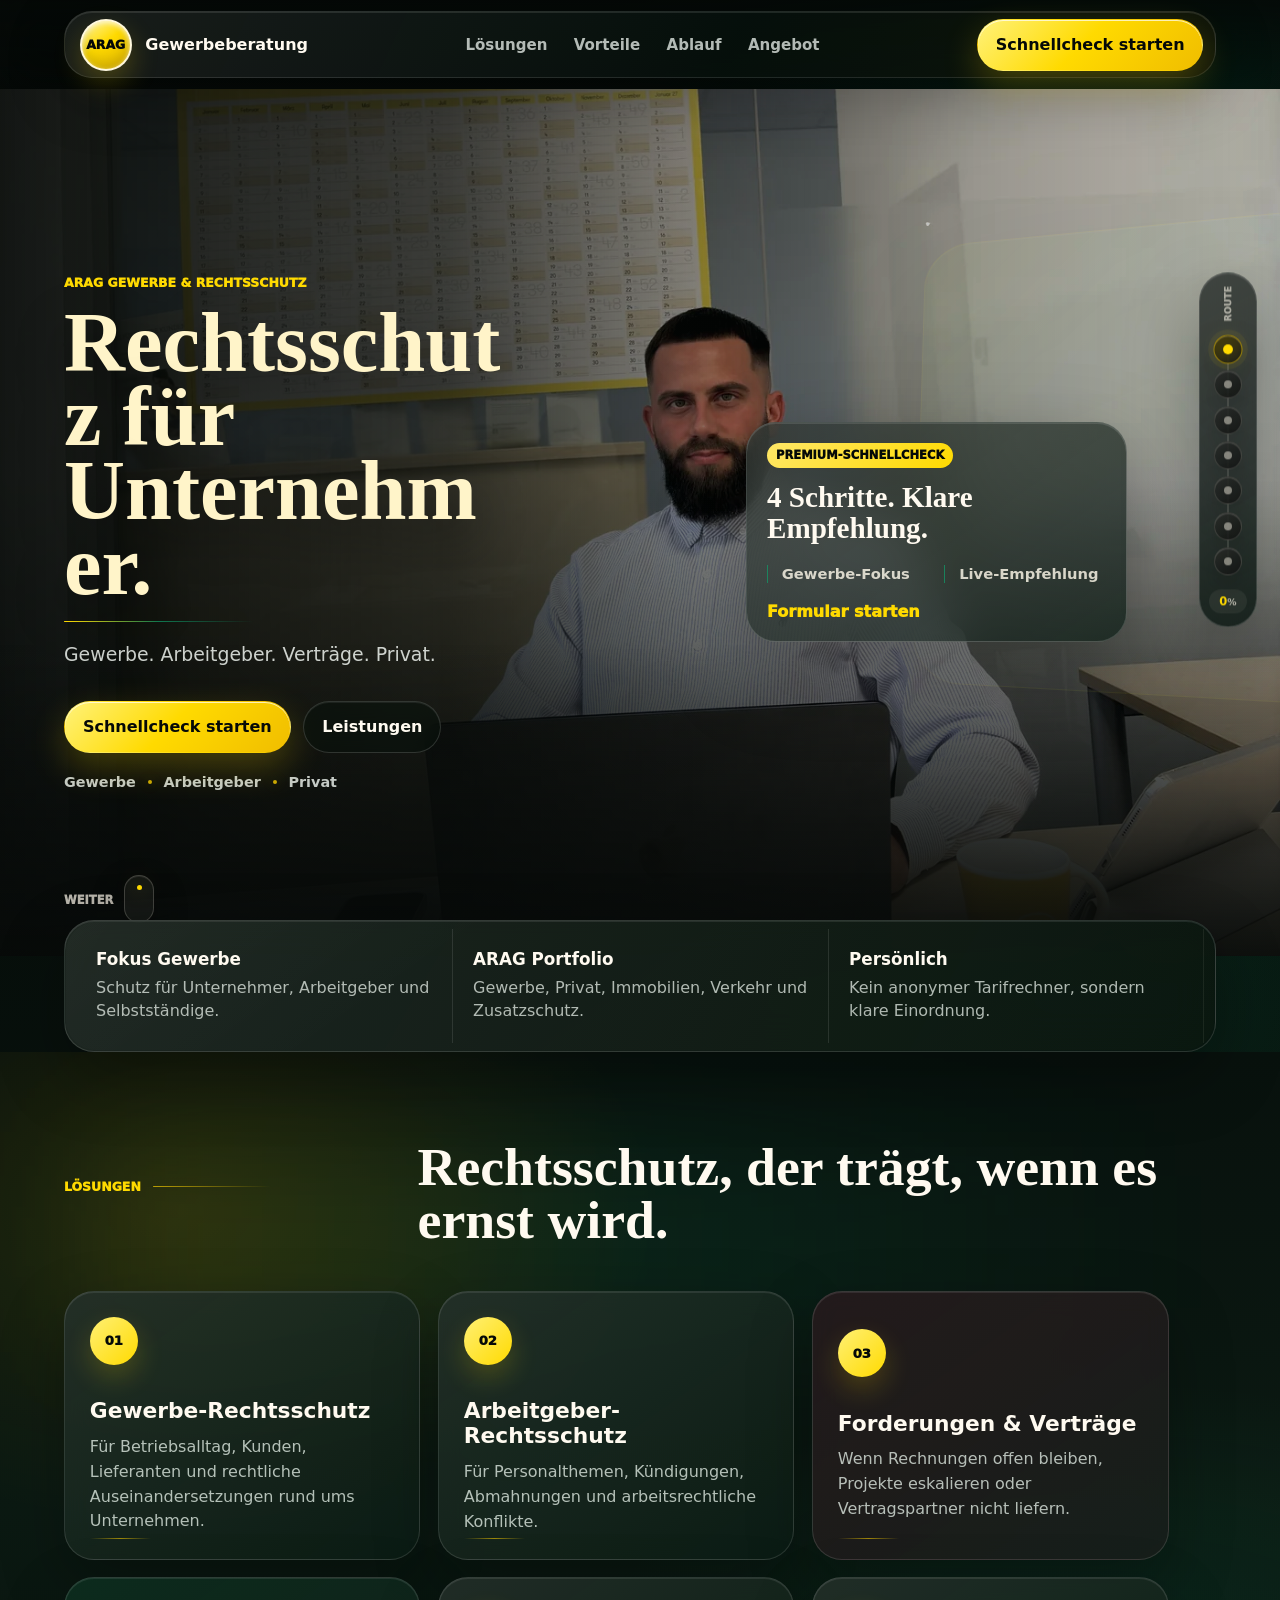
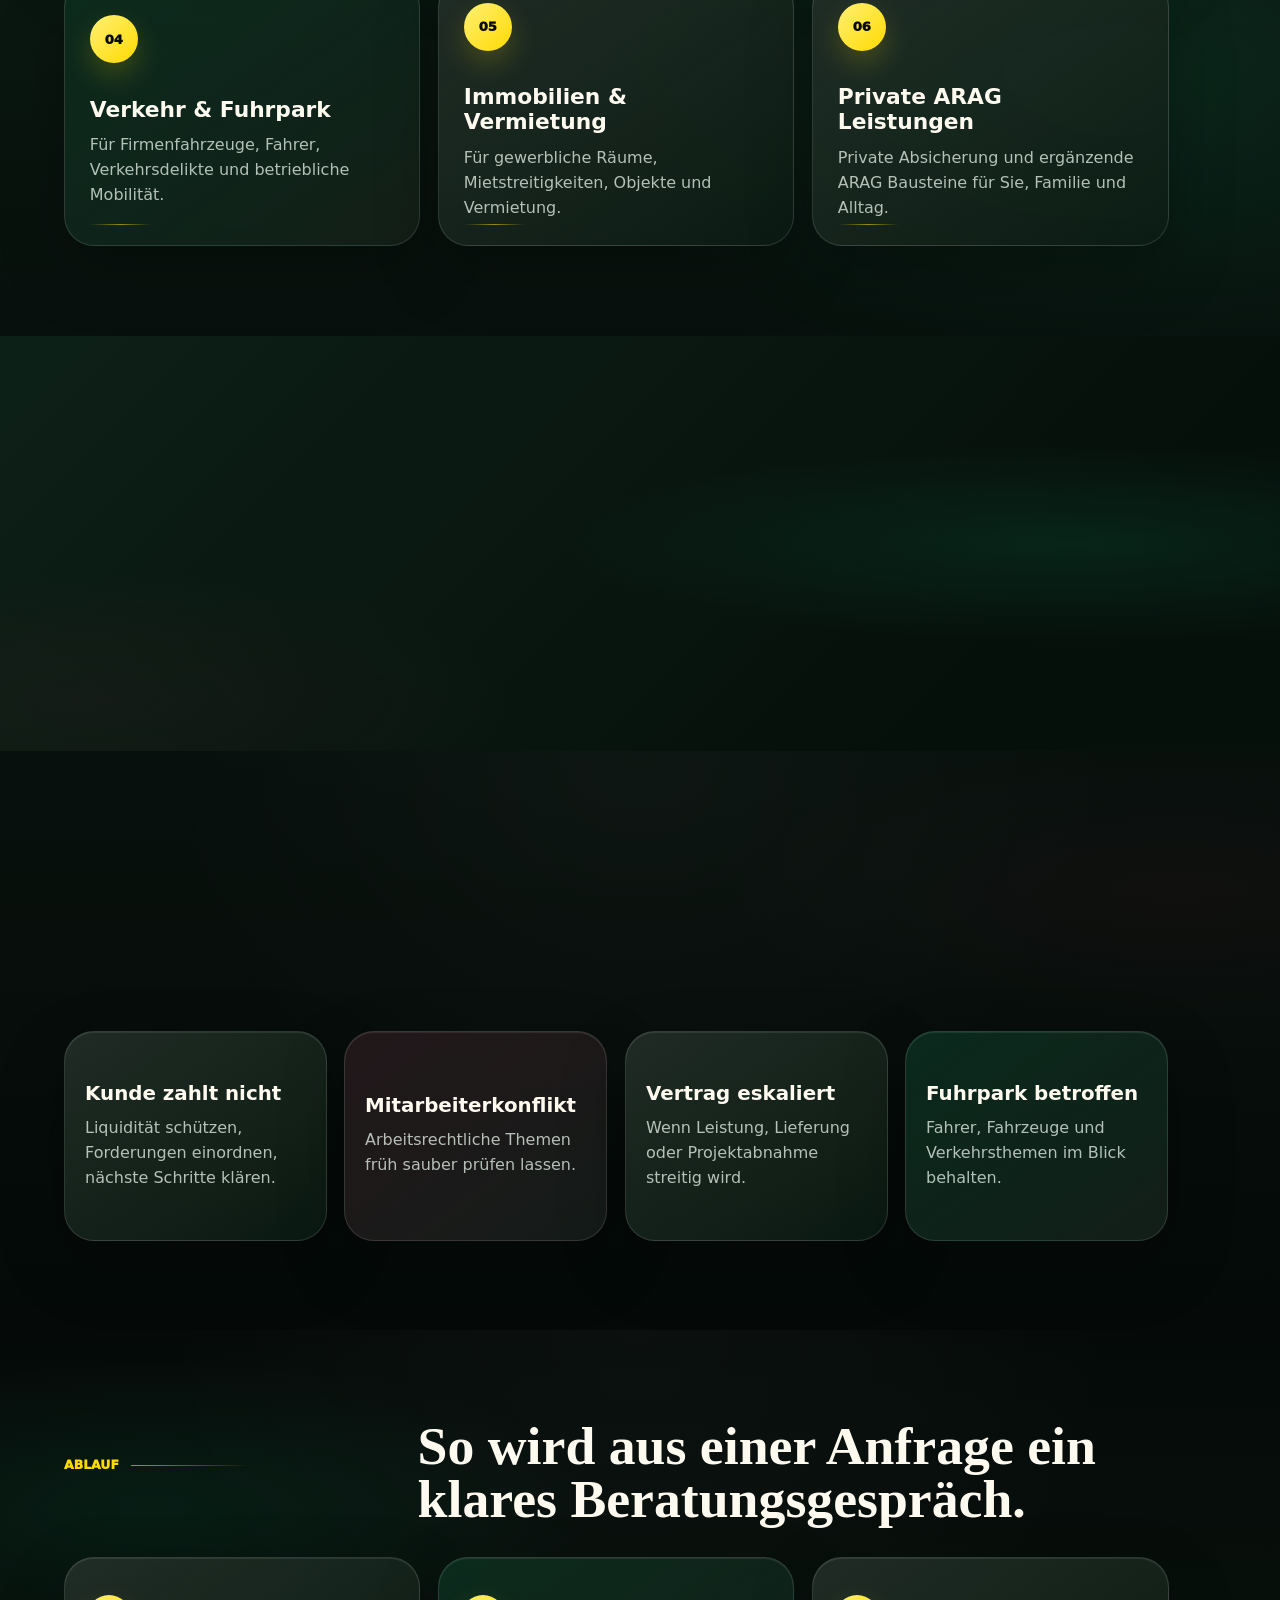
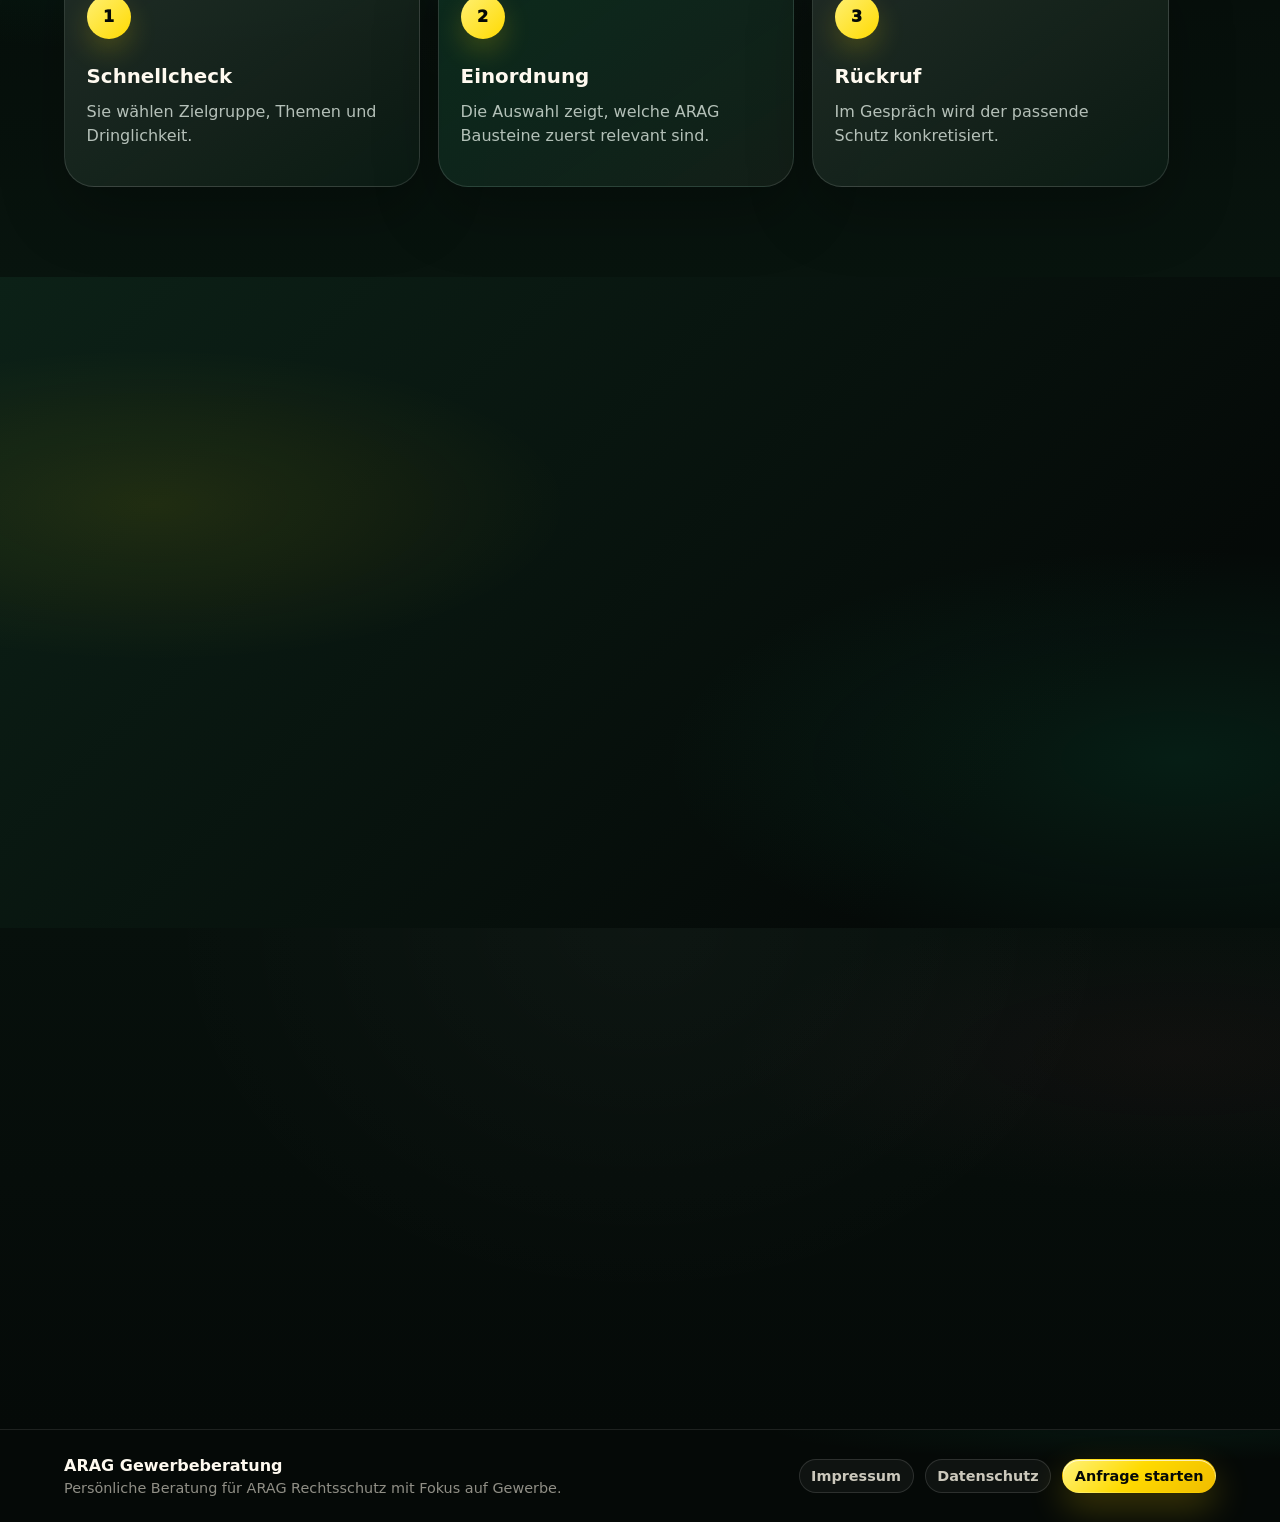
==== index.html @ 994d126a "Add files via upload" ====
<!doctype html>
<html lang="de">
  <head>
    <meta charset="utf-8" />
    <meta name="viewport" content="width=device-width, initial-scale=1" />
    <title>ARAG Gewerbeberatung | Rechtsschutz für Unternehmen</title>
    <meta
      name="description"
      content="Dunkle Premium-Landingpage für ARAG Gewerbeberatung mit Multi-Step-Anfrage für Gewerbe, Arbeitgeber, Selbstständige und private Absicherung."
    />
    <link rel="icon" href="data:," />
    <link rel="preload" href="assets/berater-hero.webp" as="image" />
    <link rel="stylesheet" href="styles.css" />
    <script>document.documentElement.classList.add("js");</script>
  </head>
  <body>
    <header class="site-header" data-elevate>
      <nav class="nav" aria-label="Hauptnavigation">
        <a class="brand" href="#start" aria-label="Start">
          <span class="brand-mark">ARAG</span>
          <span class="brand-copy">Gewerbeberatung</span>
        </a>
        <button class="menu-toggle" type="button" aria-expanded="false" aria-controls="nav-links" aria-label="Menü öffnen">
          <span></span>
          <span></span>
          <span></span>
        </button>
        <div class="nav-links" id="nav-links">
          <a href="#loesungen">Lösungen</a>
          <a href="#vorteile">Vorteile</a>
          <a href="#ablauf">Ablauf</a>
          <a href="#anfrage">Angebot</a>
        </div>
        <a class="nav-cta" href="#anfrage">Schnellcheck starten</a>
      </nav>
    </header>

    <aside class="route-guide" aria-label="Schutzroute durch die Seite">
      <span class="route-guide__label">Route</span>
      <nav class="route-guide__steps" aria-label="Seitenstationen">
        <a href="#start" data-route-step="start" class="is-active"><span>Start</span></a>
        <a href="#loesungen" data-route-step="loesungen"><span>Lösungen</span></a>
        <a href="#vorteile" data-route-step="vorteile"><span>Vorteile</span></a>
        <a href="#business" data-route-step="business"><span>Risiken</span></a>
        <a href="#ablauf" data-route-step="ablauf"><span>Ablauf</span></a>
        <a href="#anfrage" data-route-step="anfrage"><span>Rückruf</span></a>
        <a href="#kontakt" data-route-step="kontakt"><span>Ziel</span></a>
      </nav>
      <span class="route-guide__progress"><b id="route-progress">0</b>%</span>
    </aside>

    <main id="start">
      <section class="hero" aria-labelledby="hero-title">
        <picture class="hero-picture" aria-hidden="true">
          <source srcset="assets/berater-hero.webp" type="image/webp" />
          <img src="assets/berater-hero.jpg" alt="" />
        </picture>
        <div class="hero-shade"></div>

        <div class="hero-grid">
          <div class="hero-content">
            <p class="eyebrow reveal">ARAG Gewerbe & Rechtsschutz</p>
            <h1 id="hero-title" class="reveal">Rechtsschutz für Unternehmer.</h1>
            <p class="hero-lead reveal">
              Gewerbe. Arbeitgeber. Verträge. Privat.
            </p>
            <div class="hero-actions reveal">
              <a class="button primary" href="#anfrage">Schnellcheck starten</a>
              <a class="button ghost" href="#loesungen">Leistungen</a>
            </div>
            <div class="hero-facts reveal" aria-label="Schwerpunkte">
              <span>Gewerbe</span>
              <span>Arbeitgeber</span>
              <span>Privat</span>
            </div>
          </div>

          <aside class="hero-panel reveal" aria-label="Schnellcheck">
            <span>Premium-Schnellcheck</span>
            <h2>4 Schritte. Klare Empfehlung.</h2>
            <div class="hero-panel-stats">
              <strong>Gewerbe-Fokus</strong>
              <strong>Live-Empfehlung</strong>
            </div>
            <a href="#anfrage">Formular starten</a>
          </aside>
        </div>

        <a class="scroll-cue reveal" href="#loesungen" aria-label="Zu den Lösungen scrollen">
          <span>Weiter</span>
          <i aria-hidden="true"></i>
        </a>
      </section>

      <section class="trust-band" aria-label="Beratungsversprechen">
        <div class="trust-item reveal">
          <strong>Fokus Gewerbe</strong>
          <span>Schutz für Unternehmer, Arbeitgeber und Selbstständige.</span>
        </div>
        <div class="trust-item reveal">
          <strong>ARAG Portfolio</strong>
          <span>Gewerbe, Privat, Immobilien, Verkehr und Zusatzschutz.</span>
        </div>
        <div class="trust-item reveal">
          <strong>Persönlich</strong>
          <span>Kein anonymer Tarifrechner, sondern klare Einordnung.</span>
        </div>
      </section>

      <section class="section solutions-section" id="loesungen" aria-labelledby="loesungen-title">
        <div class="section-heading">
          <p class="eyebrow reveal">Lösungen</p>
          <h2 id="loesungen-title" class="reveal">Rechtsschutz, der trägt, wenn es ernst wird.</h2>
        </div>
        <div class="solution-grid">
          <article class="solution-card reveal">
            <span>01</span>
            <h3>Gewerbe-Rechtsschutz</h3>
            <p>Für Betriebsalltag, Kunden, Lieferanten und rechtliche Auseinandersetzungen rund ums Unternehmen.</p>
          </article>
          <article class="solution-card reveal">
            <span>02</span>
            <h3>Arbeitgeber-Rechtsschutz</h3>
            <p>Für Personalthemen, Kündigungen, Abmahnungen und arbeitsrechtliche Konflikte.</p>
          </article>
          <article class="solution-card reveal">
            <span>03</span>
            <h3>Forderungen & Verträge</h3>
            <p>Wenn Rechnungen offen bleiben, Projekte eskalieren oder Vertragspartner nicht liefern.</p>
          </article>
          <article class="solution-card reveal">
            <span>04</span>
            <h3>Verkehr & Fuhrpark</h3>
            <p>Für Firmenfahrzeuge, Fahrer, Verkehrsdelikte und betriebliche Mobilität.</p>
          </article>
          <article class="solution-card reveal">
            <span>05</span>
            <h3>Immobilien & Vermietung</h3>
            <p>Für gewerbliche Räume, Mietstreitigkeiten, Objekte und Vermietung.</p>
          </article>
          <article class="solution-card reveal">
            <span>06</span>
            <h3>Private ARAG Leistungen</h3>
            <p>Private Absicherung und ergänzende ARAG Bausteine für Sie, Familie und Alltag.</p>
          </article>
        </div>
      </section>

      <section class="section premium-section" id="vorteile" aria-labelledby="vorteile-title">
        <div class="premium-copy reveal">
          <p class="eyebrow">Warum Beratung statt Klicktarif?</p>
          <h2 id="vorteile-title">Ihr Betrieb ist kein Standardfall.</h2>
          <p>
            Branche, Mitarbeiterzahl, Fuhrpark, Mietobjekte und bestehende Konflikte verändern den passenden Schutz.
            Genau deshalb beginnt die Anfrage mit einem kurzen Check.
          </p>
        </div>
        <div class="benefit-list">
          <div class="benefit-row reveal">
            <strong>01</strong>
            <span>Gewerbliche Risiken werden zuerst sortiert.</span>
          </div>
          <div class="benefit-row reveal">
            <strong>02</strong>
            <span>Akute Streitfälle werden sofort markiert.</span>
          </div>
          <div class="benefit-row reveal">
            <strong>03</strong>
            <span>Private und betriebliche ARAG Leistungen können kombiniert werden.</span>
          </div>
        </div>
      </section>

      <section class="section business-section" id="business" aria-labelledby="business-title">
        <div class="section-heading">
          <p class="eyebrow reveal">Gewerbe im Fokus</p>
          <h2 id="business-title" class="reveal">Typische Risiken, die Unternehmer nicht nebenbei lösen sollten.</h2>
        </div>
        <div class="risk-grid">
          <div class="risk-item reveal">
            <h3>Kunde zahlt nicht</h3>
            <p>Liquidität schützen, Forderungen einordnen, nächste Schritte klären.</p>
          </div>
          <div class="risk-item reveal">
            <h3>Mitarbeiterkonflikt</h3>
            <p>Arbeitsrechtliche Themen früh sauber prüfen lassen.</p>
          </div>
          <div class="risk-item reveal">
            <h3>Vertrag eskaliert</h3>
            <p>Wenn Leistung, Lieferung oder Projektabnahme streitig wird.</p>
          </div>
          <div class="risk-item reveal">
            <h3>Fuhrpark betroffen</h3>
            <p>Fahrer, Fahrzeuge und Verkehrsthemen im Blick behalten.</p>
          </div>
        </div>
      </section>

      <section class="section process-section" id="ablauf" aria-labelledby="ablauf-title">
        <div class="section-heading">
          <p class="eyebrow reveal">Ablauf</p>
          <h2 id="ablauf-title" class="reveal">So wird aus einer Anfrage ein klares Beratungsgespräch.</h2>
        </div>
        <div class="process-grid">
          <article class="process-card reveal">
            <span>1</span>
            <h3>Schnellcheck</h3>
            <p>Sie wählen Zielgruppe, Themen und Dringlichkeit.</p>
          </article>
          <article class="process-card reveal">
            <span>2</span>
            <h3>Einordnung</h3>
            <p>Die Auswahl zeigt, welche ARAG Bausteine zuerst relevant sind.</p>
          </article>
          <article class="process-card reveal">
            <span>3</span>
            <h3>Rückruf</h3>
            <p>Im Gespräch wird der passende Schutz konkretisiert.</p>
          </article>
        </div>
      </section>

      <section class="section form-section" id="anfrage" aria-labelledby="form-title">
        <div class="form-copy reveal">
          <p class="eyebrow">Jetzt Angebot einholen</p>
          <h2 id="form-title">Der ARAG Schnellcheck.</h2>
          <p>
            Nur Anliegen und Kontaktdaten. Ich melde mich persönlich zurück.
          </p>
          <ul class="form-points">
            <li>30 Sekunden</li>
            <li>unverbindlich</li>
          </ul>
        </div>

        <div class="form-workspace reveal">
          <form class="quote-form ultra-simple-form" id="quote-form" novalidate>
            <div class="form-header">
              <span>ARAG Rückruf</span>
              <strong>In 30 Sekunden erledigt.</strong>
            </div>

            <div class="quick-field-grid">
              <label>
                Anliegen
                <select name="topic" required>
                  <option value="">Bitte auswählen</option>
                  <option>Gewerbe-Rechtsschutz</option>
                  <option>Arbeitgeber-Rechtsschutz</option>
                  <option>Forderungen & Verträge</option>
                  <option>Immobilien / Vermietung</option>
                  <option>Privater ARAG Schutz</option>
                </select>
              </label>
              <label>
                Name
                <input name="name" type="text" autocomplete="name" placeholder="Ihr Name" required />
              </label>
              <label>
                Telefon
                <input name="phone" type="tel" autocomplete="tel" placeholder="Telefonnummer" required />
              </label>
              <label>
                Firma
                <input name="company" type="text" autocomplete="organization" placeholder="Optional" />
              </label>
            </div>

            <label class="message-field">
              Notiz
              <textarea name="message" rows="2" placeholder="Optional: Worum geht es kurz?"></textarea>
            </label>
            <label class="consent">
              <input name="consent" type="checkbox" required />
              <span>Ich bin mit der Kontaktaufnahme einverstanden.</span>
            </label>

            <div class="form-actions">
              <button type="submit" class="button primary" id="submit-form">Rückruf anfragen</button>
            </div>
            <p class="form-note" id="form-note" role="status" aria-live="polite"></p>
          </form>
        </div>
      </section>

      <section class="section faq-section" aria-labelledby="faq-title">
        <div class="section-heading">
          <p class="eyebrow reveal">FAQ</p>
          <h2 id="faq-title" class="reveal">Kurz geklärt, bevor wir sprechen.</h2>
        </div>
        <div class="faq-grid">
          <details class="reveal">
            <summary>Kann ein bestehender Streitfall angegeben werden?</summary>
            <p>Ja. Das Formular markiert akute Themen, damit sie im Rückruf zuerst besprochen werden.</p>
          </details>
          <details class="reveal">
            <summary>Geht es nur um Gewerbe?</summary>
            <p>Der Fokus liegt auf Gewerbe. Private und ergänzende ARAG Leistungen können mitgeprüft werden.</p>
          </details>
          <details class="reveal">
            <summary>Ist das schon ein Tarifabschluss?</summary>
            <p>Nein. Die Anfrage bereitet eine unverbindliche Beratung vor.</p>
          </details>
        </div>
      </section>
    </main>

    <footer class="site-footer" id="kontakt">
      <div>
        <strong>ARAG Gewerbeberatung</strong>
        <span>Persönliche Beratung für ARAG Rechtsschutz mit Fokus auf Gewerbe.</span>
      </div>
      <nav class="footer-links" aria-label="Rechtliches und Kontakt">
        <a href="impressum.html">Impressum</a>
        <a href="datenschutz.html">Datenschutz</a>
        <a class="footer-cta" href="#anfrage">Anfrage starten</a>
      </nav>
    </footer>

    <a class="sticky-cta" href="#anfrage">Anfrage</a>
    <script src="script.js"></script>
  </body>
</html>
---- styles.css ----
:root {
  --yellow: #ffd200;
  --yellow-deep: #d7ad00;
  --ink: #080b0a;
  --night: #101412;
  --charcoal: #171d1a;
  --graphite: #202724;
  --forest: #243c34;
  --bronze: #9f8550;
  --paper: #f5f0e2;
  --paper-soft: #e6ddc8;
  --champagne: #fff5d6;
  --muted: rgba(245, 240, 226, 0.68);
  --muted-dark: rgba(8, 11, 10, 0.62);
  --line: rgba(245, 240, 226, 0.13);
  --line-dark: rgba(8, 11, 10, 0.13);
  --danger: #b3544b;
  --shadow: 0 28px 90px rgba(0, 0, 0, 0.36);
  --deep-shadow: 0 38px 120px rgba(0, 0, 0, 0.48);
  --metal-shadow: inset 0 1px 0 rgba(255, 255, 255, 0.1), 0 28px 90px rgba(0, 0, 0, 0.32);
  --form-shadow: 0 34px 110px rgba(0, 0, 0, 0.44);
  --glass: rgba(245, 240, 226, 0.068);
  --glass-strong: rgba(245, 240, 226, 0.105);
  --gold-line: rgba(255, 210, 0, 0.32);
  --radius: 22px;
  --radius-lg: 34px;
  --radius-xl: 46px;
  --page-progress-scale: 0;
}

* {
  box-sizing: border-box;
}

html {
  scroll-behavior: smooth;
}

body {
  position: relative;
  min-height: 100vh;
  margin: 0;
  color: var(--paper);
  background:
    linear-gradient(115deg, rgba(255, 210, 0, 0.07), transparent 18rem),
    linear-gradient(245deg, rgba(155, 34, 45, 0.08), transparent 28rem),
    linear-gradient(180deg, #060807 0%, #111713 38%, #080b0a 100%);
  font-family: Inter, ui-sans-serif, system-ui, -apple-system, BlinkMacSystemFont, "Segoe UI", sans-serif;
  letter-spacing: 0;
}

body::before {
  position: fixed;
  inset: 0;
  z-index: 0;
  content: "";
  pointer-events: none;
  background:
    linear-gradient(120deg, transparent 0 36%, rgba(255, 210, 0, 0.022) 36% 36.25%, transparent 36.25% 100%),
    linear-gradient(150deg, transparent 0 58%, rgba(245, 240, 226, 0.022) 58% 58.16%, transparent 58.16% 100%),
    repeating-linear-gradient(90deg, rgba(245, 240, 226, 0.012) 0 1px, transparent 1px 108px);
  background-position: 0 0;
  opacity: 0.28;
  animation: ambientDrift 18s ease-in-out infinite alternate;
  mask-image: linear-gradient(180deg, rgba(0, 0, 0, 0.86), rgba(0, 0, 0, 0.26));
}

main,
.site-footer,
.sticky-cta {
  position: relative;
  z-index: 1;
}

a {
  color: inherit;
  text-decoration: none;
}

button,
input,
select,
textarea {
  font: inherit;
  letter-spacing: 0;
}

button {
  cursor: pointer;
}

img {
  display: block;
  max-width: 100%;
}

.site-header {
  position: sticky;
  top: 0;
  z-index: 20;
  padding: 0.7rem 5vw;
  border-bottom: 0;
  background: linear-gradient(180deg, rgba(8, 11, 10, 0.82), rgba(8, 11, 10, 0.32));
  backdrop-filter: blur(18px);
  transition: background 180ms ease, box-shadow 180ms ease, padding 180ms ease;
}

.site-header.is-elevated {
  background: linear-gradient(180deg, rgba(8, 11, 10, 0.96), rgba(8, 11, 10, 0.64));
  box-shadow: 0 18px 52px rgba(0, 0, 0, 0.32);
}

.nav {
  display: grid;
  grid-template-columns: auto 1fr auto;
  align-items: center;
  gap: 2rem;
  min-height: 66px;
  padding: 0.42rem 0.72rem 0.42rem 0.92rem;
  border: 1px solid rgba(245, 240, 226, 0.12);
  border-radius: 999px;
  background:
    linear-gradient(135deg, rgba(245, 240, 226, 0.085), rgba(245, 240, 226, 0.028)),
    rgba(8, 11, 10, 0.66);
  box-shadow: var(--metal-shadow);
}

.brand {
  display: inline-flex;
  align-items: center;
  gap: 0.85rem;
  min-width: 0;
  font-weight: 880;
}

.brand-mark {
  display: inline-grid;
  place-items: center;
  width: 52px;
  height: 52px;
  border: 2px solid rgba(255, 250, 230, 0.95);
  border-radius: 50%;
  color: var(--ink);
  background: linear-gradient(145deg, #fff1a8 0%, var(--yellow) 46%, #d7ad00 100%);
  box-shadow: inset 0 2px 5px rgba(255, 255, 255, 0.7), inset 0 -7px 14px rgba(8, 11, 10, 0.16), 0 18px 38px rgba(255, 210, 0, 0.2);
  font-size: 0.78rem;
  font-weight: 950;
}

.brand-copy {
  color: var(--paper);
}

.nav-links {
  display: flex;
  justify-content: center;
  gap: 1.65rem;
  color: rgba(245, 240, 226, 0.7);
  font-size: 0.94rem;
  font-weight: 760;
}

.nav-links a {
  padding: 0.65rem 0;
}

.nav-links a:hover {
  color: var(--yellow);
}

.button,
.nav-cta {
  position: relative;
  display: inline-flex;
  align-items: center;
  justify-content: center;
  min-height: 48px;
  padding: 0.86rem 1.12rem;
  overflow: hidden;
  border: 1px solid transparent;
  border-radius: 999px;
  font-weight: 860;
  transform: translateZ(0);
  transition: transform 180ms ease, box-shadow 180ms ease, background 180ms ease, border-color 180ms ease;
}

.button::before,
.nav-cta::before {
  position: absolute;
  inset: 1px auto 1px -45%;
  width: 42%;
  content: "";
  background: linear-gradient(90deg, transparent, rgba(255, 255, 255, 0.48), transparent);
  transform: skewX(-18deg);
  transition: transform 520ms ease;
}

.button.primary,
.nav-cta {
  color: var(--ink);
  background: linear-gradient(135deg, #fff2a8, var(--yellow) 48%, #d9ae00);
  box-shadow: inset 0 1px 0 rgba(255, 255, 255, 0.62), 0 18px 42px rgba(255, 210, 0, 0.22);
}

.button.ghost {
  color: var(--paper);
  border-color: rgba(245, 240, 226, 0.16);
  background: linear-gradient(135deg, rgba(245, 240, 226, 0.09), rgba(245, 240, 226, 0.035));
  box-shadow: inset 0 1px 0 rgba(255, 255, 255, 0.07);
}

.button:hover,
.nav-cta:hover {
  transform: translateY(-2px);
}

.button:hover::before,
.nav-cta:hover::before {
  transform: translateX(360%) skewX(-18deg);
}

.button:focus-visible,
.nav-cta:focus-visible,
.brand:focus-visible,
.choice:focus-visible,
.toggle:focus-visible,
.menu-toggle:focus-visible,
input:focus-visible,
select:focus-visible,
textarea:focus-visible,
summary:focus-visible {
  outline: 3px solid rgba(255, 210, 0, 0.62);
  outline-offset: 3px;
}

.menu-toggle {
  display: none;
  width: 46px;
  height: 46px;
  padding: 0;
  border: 1px solid var(--line);
  border-radius: 18px;
  background: rgba(245, 240, 226, 0.08);
}

.menu-toggle span {
  display: block;
  width: 20px;
  height: 2px;
  margin: 4px auto;
  background: var(--paper);
}

.hero {
  position: relative;
  min-height: calc(100svh - 78px);
  padding: 5.2rem 5vw 4rem;
  overflow: hidden;
  isolation: isolate;
  perspective: 1200px;
}

.hero::before {
  position: absolute;
  top: 15%;
  right: -2vw;
  z-index: -1;
  width: min(390px, 30vw);
  height: min(470px, 54vh);
  content: "";
  border: 1px solid rgba(255, 210, 0, 0.18);
  border-radius: 48px;
  background:
    linear-gradient(135deg, rgba(255, 210, 0, 0.1), transparent 28%),
    linear-gradient(155deg, rgba(245, 240, 226, 0.09), rgba(245, 240, 226, 0.018));
  box-shadow: inset 0 1px 0 rgba(255, 255, 255, 0.1), 0 42px 120px rgba(0, 0, 0, 0.34);
  opacity: 0.22;
  pointer-events: none;
  transform: rotateY(-25deg) rotateX(8deg) translate3d(0, 0, 0);
  animation: floatPlate 8s ease-in-out infinite;
}

.hero::after {
  position: absolute;
  right: 0;
  bottom: 0;
  left: 0;
  z-index: -1;
  height: 36%;
  content: "";
  background: linear-gradient(180deg, transparent, rgba(8, 11, 10, 0.84));
  pointer-events: none;
}

.hero-picture,
.hero-picture img,
.hero-shade {
  position: absolute;
  inset: 0;
}

.hero-picture {
  z-index: -3;
}

.hero-picture img {
  width: 100%;
  height: 100%;
  object-fit: cover;
  object-position: 67% 66%;
  filter: saturate(0.95) contrast(1.03);
  animation: heroBreath 18s ease-in-out infinite alternate;
}

.hero-shade {
  z-index: -2;
  background:
    linear-gradient(90deg, rgba(8, 11, 10, 0.96) 0%, rgba(8, 11, 10, 0.82) 42%, rgba(8, 11, 10, 0.4) 72%, rgba(8, 11, 10, 0.14) 100%),
    linear-gradient(0deg, rgba(8, 11, 10, 0.76), transparent 52%);
}

.hero-grid {
  display: grid;
  grid-template-columns: minmax(0, 0.58fr) minmax(280px, 0.34fr);
  gap: 2rem;
  align-items: center;
  min-height: calc(100svh - 180px);
}

.hero-content {
  width: min(760px, 100%);
}

.eyebrow {
  margin: 0 0 1rem;
  color: var(--yellow);
  font-size: 0.78rem;
  font-weight: 950;
  text-transform: uppercase;
}

.hero h1,
.section h2,
.hero-panel h2 {
  margin: 0;
  font-family: "Bodoni 72", Didot, "Iowan Old Style", Georgia, "Times New Roman", serif;
  font-weight: 650;
  letter-spacing: 0;
}

.hero h1 {
  max-width: 10.6ch;
  color: var(--champagne);
  font-size: clamp(3.4rem, 6.6vw, 7.15rem);
  line-height: 0.88;
  text-shadow: 0 18px 54px rgba(0, 0, 0, 0.56), 0 1px 0 rgba(255, 255, 255, 0.12);
  text-wrap: balance;
}

.hero-lead {
  max-width: 32rem;
  margin: 1.2rem 0 0;
  color: rgba(245, 240, 226, 0.78);
  font-size: clamp(1.05rem, 1.7vw, 1.18rem);
  line-height: 1.45;
}

.hero-actions {
  display: flex;
  flex-wrap: wrap;
  gap: 0.8rem;
  margin-top: 2rem;
}

.hero-facts {
  display: flex;
  flex-wrap: wrap;
  gap: 0.5rem;
  margin-top: 1.35rem;
}

.hero-facts span {
  padding: 0.46rem 0.68rem;
  border: 1px solid var(--line);
  border-radius: 999px;
  color: rgba(245, 240, 226, 0.82);
  background: rgba(245, 240, 226, 0.06);
  font-size: 0.86rem;
  font-weight: 760;
}

.hero-panel {
  position: relative;
  display: flex;
  flex-direction: column;
  justify-content: center;
  padding: 1.25rem;
  overflow: hidden;
  border: 1px solid rgba(245, 240, 226, 0.16);
  border-radius: var(--radius-lg);
  background:
    linear-gradient(145deg, rgba(245, 240, 226, 0.14), rgba(245, 240, 226, 0.04)),
    rgba(17, 22, 19, 0.66);
  box-shadow: var(--deep-shadow);
  backdrop-filter: blur(22px);
  transform-style: preserve-3d;
}

.hero-panel::before {
  position: absolute;
  inset: 0;
  content: "";
  border-radius: inherit;
  background: linear-gradient(120deg, transparent 0%, rgba(255, 210, 0, 0.12) 38%, transparent 72%);
  transform: translateX(-120%);
  animation: panelShine 7s ease-in-out infinite;
  pointer-events: none;
}

.hero-panel span,
.summary-pill {
  display: inline-flex;
  width: fit-content;
  margin-bottom: 0.9rem;
  padding: 0.34rem 0.56rem;
  border-radius: 999px;
  color: var(--ink);
  background: var(--yellow);
  font-size: 0.72rem;
  font-weight: 950;
  text-transform: uppercase;
}

.hero-panel h2 {
  position: relative;
  font-size: 1.82rem;
  line-height: 1.05;
}

.hero-panel-stats {
  position: relative;
  display: grid;
  grid-template-columns: repeat(2, minmax(0, 1fr));
  gap: 0.65rem;
  margin: 1.15rem 0;
}

.hero-panel-stats strong {
  display: flex;
  align-items: center;
  min-height: 74px;
  padding: 0.85rem;
  border: 1px solid var(--line);
  border-radius: 20px;
  color: rgba(245, 240, 226, 0.86);
  background: rgba(245, 240, 226, 0.055);
  font-size: 0.92rem;
  line-height: 1.25;
}

.hero-panel a {
  position: relative;
  display: inline-flex;
  color: var(--yellow);
  font-weight: 920;
}

.trust-band {
  position: relative;
  z-index: 3;
  display: grid;
  grid-template-columns: repeat(3, minmax(0, 1fr));
  gap: 0.78rem;
  width: min(1760px, calc(100% - 10vw));
  margin: -2.25rem auto 0;
  padding: 0.78rem;
  border: 1px solid rgba(245, 240, 226, 0.14);
  border-radius: var(--radius-xl);
  background:
    linear-gradient(135deg, rgba(245, 240, 226, 0.1), rgba(245, 240, 226, 0.028)),
    rgba(16, 20, 18, 0.84);
  box-shadow: var(--metal-shadow);
  backdrop-filter: blur(20px);
  transform: translateZ(0);
}

.trust-item {
  position: relative;
  display: flex;
  flex-direction: column;
  justify-content: center;
  min-height: 118px;
  padding: 1.25rem;
  overflow: hidden;
  border: 1px solid rgba(245, 240, 226, 0.09);
  border-radius: calc(var(--radius-lg) - 8px);
  background: linear-gradient(135deg, rgba(245, 240, 226, 0.082), rgba(245, 240, 226, 0.03));
}

.trust-item::before {
  position: absolute;
  inset: 0;
  content: "";
  background: linear-gradient(125deg, rgba(255, 210, 0, 0.11), transparent 38%, rgba(255, 255, 255, 0.04));
  opacity: 0;
  transition: opacity 220ms ease;
  pointer-events: none;
}

.trust-item:hover::before {
  opacity: 1;
}

.trust-item:last-child {
  border-right: 1px solid rgba(245, 240, 226, 0.075);
}

.trust-item strong {
  display: block;
  margin-bottom: 0.42rem;
  color: var(--paper);
  font-size: 1.05rem;
}

.trust-item span {
  color: var(--muted);
  line-height: 1.48;
}

.section {
  padding: 6rem 5vw;
  scroll-margin-top: 92px;
}

#anfrage {
  scroll-margin-top: 88px;
}

.section-heading {
  display: grid;
  grid-template-columns: minmax(180px, 0.3fr) minmax(0, 0.7fr);
  gap: 2rem;
  align-items: center;
  margin-bottom: 2rem;
}

.section h2 {
  max-width: 900px;
  font-size: clamp(2.35rem, 4.2vw, 4.35rem);
  line-height: 0.98;
}

.solutions-section {
  position: relative;
  overflow: hidden;
  background:
    linear-gradient(180deg, rgba(16, 20, 18, 0.98), rgba(8, 11, 10, 0.98) 54%, rgba(15, 20, 17, 0.98));
}

.solutions-section::before {
  position: absolute;
  inset: 4.2rem 6vw auto;
  height: 280px;
  content: "";
  background: linear-gradient(90deg, rgba(255, 210, 0, 0.13), rgba(36, 60, 52, 0.24), rgba(245, 240, 226, 0.06));
  filter: blur(54px);
  opacity: 0.78;
  pointer-events: none;
}

.solutions-section > * {
  position: relative;
  z-index: 1;
}

.solutions-section .section-heading {
  margin-bottom: 2.75rem;
}

.solution-grid {
  display: grid;
  grid-template-columns: 1.08fr 0.92fr 1fr;
  gap: 1rem;
  align-items: stretch;
}

.solution-card {
  position: relative;
  display: flex;
  flex-direction: column;
  justify-content: center;
  min-height: 300px;
  padding: 1.55rem;
  overflow: hidden;
  border: 1px solid rgba(245, 240, 226, 0.135);
  border-radius: var(--radius-xl);
  background:
    linear-gradient(150deg, rgba(245, 240, 226, 0.12), rgba(245, 240, 226, 0.04)),
    rgba(20, 25, 22, 0.78);
  box-shadow: var(--metal-shadow);
  backdrop-filter: blur(12px);
  transform-style: preserve-3d;
  transition: transform 240ms cubic-bezier(0.2, 0.7, 0.2, 1), border-color 220ms ease, background 220ms ease, box-shadow 220ms ease;
}

.solution-card::before {
  position: absolute;
  inset: -1px;
  content: "";
  border-radius: inherit;
  background:
    linear-gradient(135deg, rgba(255, 210, 0, 0.18), transparent 32%, rgba(245, 240, 226, 0.07) 100%),
    linear-gradient(var(--beam-angle, 118deg), transparent 0 42%, rgba(255, 255, 255, 0.09) 48%, transparent 56% 100%);
  opacity: 0;
  transform: translateY(12px);
  transition: opacity 220ms ease, transform 220ms ease;
  pointer-events: none;
}

.solution-card::after {
  position: absolute;
  right: 1.55rem;
  bottom: 1.24rem;
  left: 1.55rem;
  height: 1px;
  content: "";
  background: linear-gradient(90deg, transparent, rgba(255, 210, 0, 0.58), transparent);
  transform: scaleX(0.2);
  transform-origin: left;
  transition: transform 260ms ease;
}

.solution-card:hover {
  border-color: rgba(255, 210, 0, 0.3);
  background:
    linear-gradient(150deg, rgba(255, 210, 0, 0.13), rgba(245, 240, 226, 0.052)),
    rgba(21, 27, 24, 0.84);
  box-shadow: 0 34px 90px rgba(0, 0, 0, 0.34);
  transform: translateY(-8px);
}

.solution-card:hover::before {
  opacity: 1;
  transform: translateY(0);
}

.solution-card:hover::after {
  transform: scaleX(1);
}

.solution-card:nth-child(1),
.solution-card:nth-child(4),
.solution-card:nth-child(5) {
  grid-column: span 2;
}

.solution-card:nth-child(1) h3,
.solution-card:nth-child(4) h3,
.solution-card:nth-child(5) h3 {
  max-width: 28rem;
}

.solution-card:nth-child(2),
.solution-card:nth-child(5) {
  transform: translateY(22px);
}

.solution-card:nth-child(2):hover,
.solution-card:nth-child(5):hover {
  transform: translateY(12px);
}

.solution-card:nth-child(3) {
  background:
    linear-gradient(150deg, rgba(255, 210, 0, 0.16), rgba(245, 240, 226, 0.05)),
    rgba(23, 29, 25, 0.86);
}

.solution-card span {
  position: relative;
  z-index: 1;
  display: inline-grid;
  place-items: center;
  width: 48px;
  height: 48px;
  margin-bottom: 2.1rem;
  border-radius: 50%;
  color: var(--ink);
  background: linear-gradient(135deg, var(--yellow), #fff0a8);
  box-shadow: 0 14px 30px rgba(255, 210, 0, 0.18);
  font-size: 0.82rem;
  font-weight: 950;
}

.solution-card h3,
.risk-item h3,
.process-card h3,
.summary-panel h3 {
  position: relative;
  z-index: 1;
  margin: 0;
  color: var(--paper);
  font-size: 1.24rem;
}

.solution-card h3 {
  max-width: 13rem;
  font-size: 1.36rem;
}

.solution-card p,
.risk-item p,
.process-card p,
.summary-panel p,
details p {
  position: relative;
  z-index: 1;
  margin: 0.72rem 0 0;
  color: var(--muted);
  line-height: 1.55;
}

.premium-section {
  position: relative;
  display: grid;
  grid-template-columns: minmax(0, 0.52fr) minmax(320px, 0.48fr);
  gap: 3rem;
  align-items: center;
  overflow: hidden;
  isolation: isolate;
  background:
    linear-gradient(120deg, rgba(255, 210, 0, 0.075), transparent 30%),
    linear-gradient(135deg, #19221e, #080b0a 78%);
}

.premium-section::before {
  position: absolute;
  inset: 16% -12% auto auto;
  z-index: -1;
  width: 52%;
  height: 54%;
  content: "";
  border: 1px solid rgba(245, 240, 226, 0.08);
  border-radius: var(--radius-xl);
  background: linear-gradient(145deg, rgba(245, 240, 226, 0.08), rgba(245, 240, 226, 0.016));
  transform: perspective(900px) rotateY(-28deg) rotateX(10deg);
}

.premium-copy p:not(.eyebrow),
.form-copy p {
  max-width: 44rem;
  margin: 1.2rem 0 0;
  color: var(--muted);
  line-height: 1.68;
}

.form-copy p {
  max-width: 31rem;
}

.benefit-list {
  display: grid;
  gap: 0.65rem;
  padding: 0.72rem;
  border: 1px solid rgba(245, 240, 226, 0.11);
  border-radius: var(--radius-xl);
  background: linear-gradient(145deg, rgba(245, 240, 226, 0.075), rgba(245, 240, 226, 0.026));
  box-shadow: var(--metal-shadow);
  backdrop-filter: blur(14px);
}

.benefit-row {
  display: grid;
  grid-template-columns: 80px 1fr;
  align-items: center;
  gap: 1rem;
  padding: 1.05rem 1rem;
  border: 1px solid rgba(245, 240, 226, 0.065);
  border-radius: calc(var(--radius-lg) - 10px);
  background: rgba(8, 11, 10, 0.18);
}

.benefit-row strong {
  color: var(--yellow);
}

.benefit-row span {
  color: rgba(245, 240, 226, 0.86);
  font-size: 1.1rem;
  line-height: 1.45;
}

.business-section,
.process-section,
.faq-section {
  position: relative;
  overflow: hidden;
  background:
    linear-gradient(180deg, rgba(11, 14, 13, 0.98), rgba(6, 8, 7, 0.99));
}

.business-section::before,
.process-section::before,
.faq-section::before {
  position: absolute;
  inset: 0;
  content: "";
  background: linear-gradient(118deg, transparent 0 34%, rgba(255, 210, 0, 0.035) 34% 34.4%, transparent 34.4% 100%);
  opacity: 0.8;
  pointer-events: none;
}

.business-section > *,
.process-section > *,
.faq-section > * {
  position: relative;
  z-index: 1;
}

.risk-grid {
  display: grid;
  grid-template-columns: repeat(4, minmax(0, 1fr));
  gap: 1rem;
}

.risk-item,
.process-card,
details {
  border: 1px solid rgba(245, 240, 226, 0.11);
  border-radius: var(--radius-lg);
  background:
    linear-gradient(145deg, rgba(245, 240, 226, 0.095), rgba(245, 240, 226, 0.035)),
    rgba(18, 23, 20, 0.76);
  box-shadow: var(--metal-shadow);
  transform-style: preserve-3d;
}

.risk-item {
  display: flex;
  flex-direction: column;
  justify-content: center;
  min-height: 210px;
  padding: 1.25rem;
  transition: transform 200ms ease, border-color 200ms ease, background 200ms ease;
}

.risk-item:hover {
  border-color: rgba(255, 210, 0, 0.24);
  background:
    linear-gradient(145deg, rgba(255, 210, 0, 0.1), rgba(245, 240, 226, 0.04)),
    rgba(18, 23, 20, 0.8);
  transform: translateY(-5px);
}

.process-section {
  padding-top: 4rem;
}

.process-grid {
  display: grid;
  grid-template-columns: repeat(3, minmax(0, 1fr));
  gap: 1rem;
}

.process-card {
  display: flex;
  flex-direction: column;
  justify-content: center;
  min-height: 230px;
  padding: 1.35rem;
  transition: transform 200ms ease, border-color 200ms ease, background 200ms ease;
}

.process-card:hover {
  border-color: rgba(255, 210, 0, 0.24);
  background:
    linear-gradient(145deg, rgba(255, 210, 0, 0.09), rgba(245, 240, 226, 0.04)),
    rgba(18, 23, 20, 0.82);
  transform: translateY(-5px);
}

.process-card span {
  display: inline-grid;
  place-items: center;
  width: 44px;
  height: 44px;
  margin-bottom: 1.65rem;
  border-radius: 50%;
  color: var(--ink);
  background: var(--yellow);
  font-weight: 950;
}

.form-section {
  display: grid;
  grid-template-columns: minmax(240px, 0.3fr) minmax(0, 0.7fr);
  gap: 2.2rem;
  align-items: center;
  background:
    linear-gradient(118deg, rgba(255, 210, 0, 0.055), transparent 30%),
    linear-gradient(135deg, rgba(28, 45, 39, 0.9), rgba(8, 11, 10, 0.98)),
    var(--ink);
}

.form-copy {
  position: sticky;
  top: 118px;
}

.form-points {
  display: flex;
  flex-wrap: wrap;
  gap: 0.5rem;
  margin: 1.35rem 0 0;
  padding: 0;
  list-style: none;
}

.form-points li {
  padding: 0.46rem 0.68rem;
  border: 1px solid var(--line);
  border-radius: 999px;
  color: rgba(245, 240, 226, 0.82);
  background: rgba(245, 240, 226, 0.06);
  font-size: 0.86rem;
  font-weight: 760;
}

.form-workspace {
  display: block;
  width: min(940px, 100%);
  margin-left: auto;
}

.quote-form {
  position: relative;
  padding: clamp(1rem, 2vw, 1.45rem);
  overflow: hidden;
  border: 1px solid rgba(255, 210, 0, 0.18);
  border-radius: var(--radius-xl);
  color: var(--ink);
  background:
    linear-gradient(180deg, rgba(255, 253, 247, 0.99), rgba(240, 235, 222, 0.99)),
    var(--paper);
  box-shadow: inset 0 1px 0 rgba(255, 255, 255, 0.86), 0 30px 84px rgba(0, 0, 0, 0.36);
  transform-style: preserve-3d;
}

.quote-form::before {
  position: absolute;
  inset: 0;
  height: 3px;
  content: "";
  background: linear-gradient(90deg, transparent, var(--yellow), rgba(36, 60, 52, 0.8), transparent);
  animation: formGlow 4.8s ease-in-out infinite;
}

.quote-form::after {
  display: none;
}

.form-header {
  position: relative;
  z-index: 1;
  display: flex;
  align-items: center;
  justify-content: space-between;
  gap: 1rem;
  margin-bottom: 1rem;
  padding: 0.8rem 0.9rem;
  border: 1px solid rgba(8, 11, 10, 0.08);
  border-radius: 24px;
  background: rgba(255, 255, 255, 0.46);
  box-shadow: inset 0 1px 0 rgba(255, 255, 255, 0.74);
}

.form-header span {
  color: var(--forest);
  font-size: 0.76rem;
  font-weight: 950;
  text-transform: uppercase;
}

.form-header strong {
  color: var(--ink);
  font-size: 0.98rem;
}

.simple-form .form-progress,
.simple-form .step-map {
  display: none;
}

.simple-form .form-step {
  display: block;
  padding-top: 0.92rem;
  animation: formSectionIn 480ms cubic-bezier(0.2, 0.7, 0.2, 1) both;
}

.simple-form .form-step + .form-step {
  margin-top: 0.92rem;
  border-top: 1px solid rgba(8, 11, 10, 0.09);
}

.simple-form .form-step:nth-of-type(2) {
  animation-delay: 60ms;
}

.simple-form .form-step:nth-of-type(3) {
  animation-delay: 120ms;
}

.simple-form .form-step:nth-of-type(4) {
  animation-delay: 180ms;
}

.simple-form legend {
  margin-bottom: 0.58rem;
  font-size: 1.04rem;
  font-weight: 900;
}

.simple-form .single-choice {
  grid-template-columns: repeat(5, minmax(0, 1fr));
}

.simple-form .multi-choice {
  grid-template-columns: repeat(3, minmax(0, 1fr));
}

.simple-form .choice,
.simple-form .toggle {
  min-height: 46px;
  padding: 0.66rem 0.72rem 0.66rem 2.45rem;
  border-radius: 16px;
  background: rgba(255, 250, 240, 0.74);
  font-size: 0.9rem;
  font-weight: 820;
}

.simple-form .choice::before,
.simple-form .toggle::before {
  left: 0.78rem;
  width: 22px;
  height: 22px;
  content: "";
}

.simple-form .choice.is-selected::after,
.simple-form .toggle.is-selected::after {
  position: absolute;
  left: 1.02rem;
  top: 50%;
  width: 5px;
  height: 9px;
  content: "";
  border-right: 2px solid var(--paper);
  border-bottom: 2px solid var(--paper);
  transform: translateY(-62%) rotate(45deg);
}

.simple-form .field-grid {
  gap: 0.62rem;
}

.simple-form label {
  gap: 0.34rem;
  font-size: 0.84rem;
}

.simple-form input,
.simple-form select {
  min-height: 44px;
}

.simple-form textarea {
  min-height: 74px;
}

.simple-form .range-field,
.simple-form .message-field,
.simple-form .consent {
  margin-top: 0.72rem;
}

.simple-form .form-actions {
  align-items: center;
  justify-content: flex-end;
  margin-top: 1rem;
}

.simple-form #prev-step,
.simple-form #next-step {
  display: none !important;
}

.simple-form #submit-form {
  display: inline-flex !important;
  min-width: 220px;
}


.summary-panel {
  display: none;
}

.form-progress {
  position: relative;
  z-index: 1;
  display: grid;
  gap: 0.58rem;
  margin-bottom: 1.1rem;
}

.progress-label {
  color: var(--muted-dark);
  font-size: 0.9rem;
  font-weight: 820;
}

.progress-track {
  display: block;
  height: 8px;
  overflow: hidden;
  border-radius: 999px;
  background: rgba(8, 11, 10, 0.1);
}

.progress-track span {
  display: block;
  width: 25%;
  height: 100%;
  background: linear-gradient(90deg, var(--yellow), #f7e082, var(--forest));
  box-shadow: 0 0 24px rgba(255, 210, 0, 0.45);
  transition: width 220ms ease;
}

.step-map {
  display: none;
}

.step-map span {
  display: grid;
  gap: 0.28rem;
  min-height: 54px;
  padding: 0.65rem 0.7rem;
  border: 1px solid rgba(8, 11, 10, 0.1);
  border-radius: 18px;
  color: rgba(8, 11, 10, 0.52);
  background: rgba(255, 250, 240, 0.56);
  font-size: 0.78rem;
  font-weight: 850;
  transition: color 180ms ease, background 180ms ease, border-color 180ms ease, transform 180ms ease;
}

.step-map span b {
  color: rgba(8, 11, 10, 0.34);
  font-size: 0.7rem;
}

.step-map span.is-active {
  color: var(--ink);
  border-color: rgba(255, 210, 0, 0.42);
  background: rgba(255, 210, 0, 0.22);
  transform: translateY(-1px);
}

.step-map span.is-active b {
  color: var(--yellow-deep);
}

.step-map span.is-complete {
  color: rgba(8, 11, 10, 0.68);
  border-color: rgba(36, 60, 52, 0.24);
  background: rgba(36, 60, 52, 0.08);
}

.step-map span.is-complete b {
  color: var(--forest);
}

fieldset {
  min-width: 0;
  margin: 0;
  padding: 0;
  border: 0;
}

.form-step {
  display: none;
  position: relative;
  z-index: 1;
  animation: stepIn 320ms cubic-bezier(0.2, 0.7, 0.2, 1) both;
}

.form-step.is-active {
  display: block;
}

legend {
  margin-bottom: 0.9rem;
  font-family: Inter, ui-sans-serif, system-ui, -apple-system, BlinkMacSystemFont, "Segoe UI", sans-serif;
  font-size: clamp(1.25rem, 2.2vw, 1.55rem);
  font-weight: 860;
  line-height: 1.16;
}

.choice-grid {
  display: grid;
  grid-template-columns: repeat(2, minmax(0, 1fr));
  gap: 0.58rem;
}

.choice,
.toggle {
  position: relative;
  display: flex;
  align-items: center;
  min-height: 58px;
  padding: 0.82rem 0.95rem 0.82rem 3.05rem;
  border: 1px solid rgba(8, 11, 10, 0.1);
  border-radius: 18px;
  color: var(--ink);
  background: rgba(255, 250, 240, 0.82);
  font-weight: 820;
  line-height: 1.18;
  text-align: left;
  box-shadow: 0 10px 22px rgba(8, 11, 10, 0.035);
  transition: transform 180ms ease, border-color 180ms ease, background 180ms ease, box-shadow 180ms ease;
}

.choice::before,
.toggle::before {
  position: absolute;
  left: 0.85rem;
  top: 50%;
  display: grid;
  place-items: center;
  width: 28px;
  height: 28px;
  content: attr(data-icon);
  border: 1px solid rgba(8, 11, 10, 0.12);
  border-radius: 50%;
  color: rgba(8, 11, 10, 0.48);
  background: rgba(8, 11, 10, 0.035);
  font-size: 0.66rem;
  font-weight: 950;
  transform: translateY(-50%);
}

.choice:hover,
.toggle:hover {
  transform: translateY(-2px);
  border-color: rgba(255, 210, 0, 0.44);
  box-shadow: 0 14px 28px rgba(8, 11, 10, 0.075);
}

.choice.is-selected,
.toggle.is-selected {
  border-color: rgba(8, 11, 10, 0.16);
  background: linear-gradient(135deg, var(--yellow), #ffe680);
  box-shadow: 0 14px 28px rgba(215, 173, 0, 0.2);
}

.choice.is-selected::before,
.toggle.is-selected::before {
  color: var(--paper);
  border-color: rgba(8, 11, 10, 0.18);
  background: var(--ink);
}

.choice.just-selected,
.toggle.just-selected {
  animation: choicePop 360ms cubic-bezier(0.2, 0.8, 0.2, 1);
}

.field-grid {
  display: grid;
  grid-template-columns: repeat(2, minmax(0, 1fr));
  gap: 0.72rem;
}

label {
  display: grid;
  gap: 0.42rem;
  color: rgba(8, 11, 10, 0.76);
  font-size: 0.9rem;
  font-weight: 800;
}

input,
select,
textarea {
  width: 100%;
  border: 1px solid var(--line-dark);
  border-radius: 18px;
  color: var(--ink);
  background: rgba(255, 250, 240, 0.86);
  transition: border-color 180ms ease, box-shadow 180ms ease, background 180ms ease;
}

input,
select {
  min-height: 48px;
  padding: 0 0.8rem;
}

textarea {
  padding: 0.8rem;
  resize: vertical;
}

input:hover,
select:hover,
textarea:hover,
input:focus,
select:focus,
textarea:focus {
  border-color: rgba(255, 210, 0, 0.55);
  background: #fffdf7;
  box-shadow: 0 0 0 4px rgba(255, 210, 0, 0.1);
}

.range-field,
.message-field,
.consent {
  margin-top: 1rem;
}

.range-field > div {
  display: flex;
  justify-content: space-between;
  gap: 1rem;
  margin-bottom: 0.45rem;
}

.range-field label {
  display: block;
}

output {
  color: var(--forest);
  font-weight: 950;
}

input[type="range"] {
  height: 34px;
  padding: 0;
  accent-color: var(--forest);
  background: transparent;
}

.toggle-row {
  display: grid;
  grid-template-columns: repeat(2, minmax(0, 1fr));
  gap: 0.58rem;
  margin-top: 0.82rem;
}

.consent {
  grid-template-columns: auto 1fr;
  align-items: start;
  color: var(--muted-dark);
  font-weight: 650;
  line-height: 1.42;
}

.consent input {
  width: 20px;
  min-height: 20px;
  margin-top: 0.08rem;
  accent-color: var(--forest);
}

.form-actions {
  display: flex;
  flex-wrap: wrap;
  gap: 0.7rem;
  margin-top: 1.25rem;
}

.form-actions .button.ghost {
  color: var(--ink);
  border-color: var(--line-dark);
  background: transparent;
}

#prev-step,
#submit-form {
  display: none;
}

.form-note {
  min-height: 1.35rem;
  margin: 0.9rem 0 0;
  color: var(--forest);
  font-weight: 820;
}

.form-note.is-error {
  color: var(--danger);
}

.summary-panel p {
  margin: 0.6rem 0 0;
}

.summary-panel ul {
  display: grid;
  gap: 0.5rem;
  margin: 1rem 0;
  padding: 0;
  list-style: none;
}

.summary-panel ul.is-pulsing {
  animation: summaryPulse 420ms ease;
}

.summary-panel li {
  position: relative;
  padding-left: 1rem;
  color: rgba(245, 240, 226, 0.86);
  font-size: 0.92rem;
  line-height: 1.35;
}

.summary-panel li::before {
  position: absolute;
  left: 0;
  top: 0.54rem;
  width: 5px;
  height: 5px;
  content: "";
  border-radius: 50%;
  background: var(--yellow);
}

.summary-code {
  display: flex;
  align-items: center;
  justify-content: space-between;
  gap: 0.7rem;
  padding-top: 0.85rem;
  border-top: 1px solid var(--line);
}

.summary-code span {
  color: rgba(245, 240, 226, 0.58);
  font-size: 0.82rem;
  font-weight: 800;
}

.mailto-link {
  display: inline-flex;
  margin-top: 1rem;
  color: var(--yellow);
  font-weight: 920;
}

.faq-grid {
  display: grid;
  gap: 0.8rem;
  max-width: 980px;
  margin-left: auto;
}

details {
  display: grid;
  align-content: center;
  padding: 1rem 1.1rem;
  overflow: hidden;
}

summary {
  cursor: pointer;
  color: var(--paper);
  font-weight: 880;
}

details[open] {
  background: rgba(245, 240, 226, 0.07);
}

.site-footer {
  display: flex;
  justify-content: space-between;
  gap: 1rem;
  padding: 1.6rem 5vw;
  border-top: 1px solid var(--line);
  background: var(--ink);
}

.site-footer div {
  display: grid;
  gap: 0.35rem;
}

.site-footer span {
  color: rgba(245, 240, 226, 0.58);
  font-size: 0.9rem;
}

.site-footer a {
  align-self: center;
  color: var(--yellow);
  font-weight: 950;
}

.sticky-cta {
  position: fixed;
  right: 1rem;
  bottom: 1rem;
  z-index: 18;
  display: none;
  padding: 0.82rem 1rem;
  border-radius: 999px;
  color: var(--ink);
  background: var(--yellow);
  box-shadow: 0 16px 38px rgba(0, 0, 0, 0.28);
  font-weight: 950;
  opacity: 0;
  pointer-events: none;
  transform: translateY(10px);
  transition: opacity 180ms ease, transform 180ms ease;
}

.sticky-cta.is-visible {
  opacity: 1;
  pointer-events: auto;
  transform: translateY(0);
}

body.is-form-view .sticky-cta {
  display: none !important;
}

.reveal {
  opacity: 0;
  transform: translateY(18px);
  transition: opacity 560ms ease, transform 560ms ease;
}

.reveal.is-visible {
  opacity: 1;
  transform: translateY(0);
}

@keyframes ambientDrift {
  from {
    background-position: 0 0;
  }
  to {
    background-position: 72px 34px;
  }
}

@keyframes heroBreath {
  from {
    transform: scale(1);
  }
  to {
    transform: scale(1.035);
  }
}

@keyframes formSectionIn {
  from {
    opacity: 0;
    transform: translateY(8px);
  }
  to {
    opacity: 1;
    transform: translateY(0);
  }
}

@keyframes stepIn {
  from {
    opacity: 0;
    transform: translateX(18px) scale(0.985);
  }
  to {
    opacity: 1;
    transform: translateX(0);
  }
}

@keyframes panelShine {
  0%,
  62% {
    transform: translateX(-120%);
  }
  100% {
    transform: translateX(120%);
  }
}

@keyframes formGlow {
  0%,
  100% {
    transform: translateX(-45%);
    opacity: 0.5;
  }
  50% {
    transform: translateX(45%);
    opacity: 1;
  }
}

@keyframes choicePop {
  0% {
    transform: scale(0.98);
  }
  55% {
    transform: scale(1.015);
  }
  100% {
    transform: scale(1);
  }
}

@keyframes summaryPulse {
  0% {
    transform: translateY(4px);
    opacity: 0.64;
  }
  100% {
    transform: translateY(0);
    opacity: 1;
  }
}


.tilt-surface {
  --tilt-x: 0deg;
  --tilt-y: 0deg;
  --lift-y: 0px;
  --base-y: 0px;
  backface-visibility: hidden;
  transform: perspective(1100px) translate3d(0, calc(var(--base-y) + var(--lift-y)), 0) rotateX(var(--tilt-x)) rotateY(var(--tilt-y));
  transform-style: preserve-3d;
  will-change: transform;
}

.reveal.is-visible.tilt-surface {
  transform: perspective(1100px) translate3d(0, calc(var(--base-y) + var(--lift-y)), 0) rotateX(var(--tilt-x)) rotateY(var(--tilt-y));
}

.tilt-surface.is-tilting {
  transition-duration: 90ms;
}

.reveal.tilt-surface:not(.is-visible) {
  transform: translateY(18px);
}

.tilt-surface.solution-card:hover,
.tilt-surface.risk-item:hover,
.tilt-surface.process-card:hover,
.tilt-surface.trust-item:hover,
.tilt-surface.quote-form:hover,
.tilt-surface.hero-panel:hover,
details.tilt-surface:hover {
  --lift-y: -7px;
}

.solution-card:nth-child(2),
.solution-card:nth-child(5) {
  --base-y: 22px;
}

.quote-form,
.hero-panel,
.solution-card,
.risk-item,
.process-card,
.trust-item,
details,
.benefit-list {
  outline: 1px solid transparent;
}

.quote-form::before,
.hero-panel::before {
  box-shadow: inset 0 1px 0 rgba(255, 255, 255, 0.1);
}

.section-heading .eyebrow {
  position: relative;
  width: fit-content;
}

.section-heading .eyebrow::after {
  position: absolute;
  top: 50%;
  left: calc(100% + 0.75rem);
  width: min(9vw, 92px);
  height: 1px;
  content: "";
  background: linear-gradient(90deg, var(--yellow), transparent);
}

.form-section {
  perspective: 1200px;
}

.form-workspace {
  transform: none;
  transform-origin: center right;
}

@keyframes floatPlate {
  0%,
  100% {
    transform: rotateY(-25deg) rotateX(8deg) translate3d(0, 0, 0);
  }
  50% {
    transform: rotateY(-21deg) rotateX(6deg) translate3d(-8px, 12px, 0);
  }
}

@media (prefers-reduced-motion: reduce) {
  *,
  *::before,
  *::after {
    scroll-behavior: auto !important;
    transition: none !important;
    animation: none !important;
  }

  .reveal {
    opacity: 1;
    transform: none;
  }
}

@media (max-width: 1120px) {
  .hero-grid,
  .premium-section,
  .form-section,
  .form-workspace {
    grid-template-columns: 1fr;
  }

  .hero-panel {
    max-width: 620px;
  }

  .solution-card:nth-child(1),
  .solution-card:nth-child(4),
  .solution-card:nth-child(5) {
    grid-column: auto;
  }

  .solution-card:nth-child(2),
  .solution-card:nth-child(5) {
    --base-y: 0px;
    transform: none;
  }

  .form-workspace {
    transform: none;
  }

  .solution-card:nth-child(2):hover,
  .solution-card:nth-child(5):hover {
    transform: translateY(-6px);
  }

  .form-copy {
    position: static;
  }

  .solution-grid,
  .risk-grid {
    grid-template-columns: repeat(2, minmax(0, 1fr));
  }
}

@media (max-width: 820px) {
  .nav {
    grid-template-columns: auto auto;
    min-height: 70px;
  }

  .brand-mark {
    width: 48px;
    height: 48px;
    font-size: 0.74rem;
  }

  .menu-toggle {
    display: block;
  }

  .nav-links {
    position: fixed;
    inset: 82px 5vw auto;
    display: none;
    flex-direction: column;
    gap: 0;
    padding: 0.65rem 1rem 1rem;
    border: 1px solid var(--line);
    border-radius: 26px;
    background: rgba(8, 11, 10, 0.98);
    box-shadow: 0 18px 36px rgba(0, 0, 0, 0.28);
  }

  .nav-links.is-open {
    display: flex;
  }

  .nav-links a {
    padding: 0.95rem 0;
  }

  .nav-cta {
    display: none;
  }

  .hero {
    min-height: auto;
    padding: 4.5rem 5vw 3rem;
  }

  .hero::before {
    display: none;
  }

  .hero-grid {
    min-height: auto;
  }

  .hero-picture img {
    object-position: 62% 64%;
  }

  .hero-shade {
    background:
      linear-gradient(180deg, rgba(8, 11, 10, 0.9) 0%, rgba(8, 11, 10, 0.72) 52%, rgba(8, 11, 10, 0.48) 100%),
      linear-gradient(90deg, rgba(8, 11, 10, 0.78), rgba(8, 11, 10, 0.18));
  }

  .hero h1 {
    max-width: 8.7ch;
    font-size: clamp(3rem, 12vw, 4.55rem);
  }

  .hero-actions .button {
    width: 100%;
  }

  .hero-actions .button.ghost {
    display: none;
  }

  .hero-panel {
    display: none;
  }

  .trust-band,
  .section-heading,
  .solution-grid,
  .risk-grid,
  .process-grid,
  .field-grid,
  .choice-grid,
  .toggle-row {
    grid-template-columns: 1fr;
  }

  .step-map {
    grid-template-columns: repeat(2, minmax(0, 1fr));
  }

  .step-map span {
    min-height: 48px;
    padding: 0.58rem 0.62rem;
  }

  .choice,
  .toggle {
    min-height: 62px;
  }

  .simple-form .single-choice,
  .simple-form .multi-choice,
  .simple-form .field-grid,
  .simple-form .toggle-row {
    grid-template-columns: 1fr;
  }

  .form-header {
    display: grid;
  }

  .simple-form #submit-form {
    width: 100%;
  }

  .trust-band {
    margin-top: -1.4rem;
    border-radius: var(--radius-lg);
  }

  .trust-item {
    min-height: auto;
    border-right: 1px solid rgba(245, 240, 226, 0.075);
    border-bottom: 1px solid rgba(245, 240, 226, 0.075);
  }

  .trust-item:last-child {
    border-bottom: 1px solid rgba(245, 240, 226, 0.075);
  }

  .section {
    padding: 4.2rem 5vw;
  }

  .solution-card {
    min-height: auto;
    border-radius: var(--radius-lg);
  }

  .solution-card span {
    margin-bottom: 2rem;
  }

  .risk-item,
  .process-card {
    min-height: auto;
  }

  .quote-form,
  .summary-panel {
    padding: 1rem;
  }

  .form-actions .button {
    flex: 1 1 100%;
  }

  .site-footer {
    display: grid;
  }

  .sticky-cta {
    display: inline-flex;
  }
}


/* Ultra simple callback form */
.form-workspace {
  width: min(660px, 100%);
}

.ultra-simple-form {
  width: 100%;
  padding: clamp(1rem, 2vw, 1.35rem);
  border-color: rgba(255, 210, 0, 0.14);
  border-radius: 34px;
  box-shadow: inset 0 1px 0 rgba(255, 255, 255, 0.86), 0 24px 70px rgba(0, 0, 0, 0.32);
  transform: none !important;
  transition: none;
}

.ultra-simple-form::before,
.ultra-simple-form::after {
  display: none;
}

.ultra-simple-form.tilt-surface,
.ultra-simple-form.tilt-surface:hover {
  --lift-y: 0px;
  --tilt-x: 0deg;
  --tilt-y: 0deg;
  transform: none !important;
}

.ultra-simple-form .form-header {
  margin-bottom: 0.9rem;
  padding: 0;
  border: 0;
  background: transparent;
  box-shadow: none;
}

.ultra-simple-form .form-header span {
  color: var(--forest);
  font-size: 0.75rem;
}

.ultra-simple-form .form-header strong {
  color: var(--ink);
  font-size: 1rem;
}

.quick-field-grid {
  position: relative;
  z-index: 1;
  display: grid;
  grid-template-columns: repeat(2, minmax(0, 1fr));
  gap: 0.72rem;
}

.ultra-simple-form label {
  gap: 0.34rem;
  color: rgba(8, 11, 10, 0.72);
  font-size: 0.84rem;
  font-weight: 820;
}

.ultra-simple-form input,
.ultra-simple-form select,
.ultra-simple-form textarea {
  min-height: 48px;
  border-color: rgba(8, 11, 10, 0.12);
  border-radius: 18px;
  background: rgba(255, 250, 240, 0.88);
  box-shadow: none;
  transition: border-color 140ms ease, box-shadow 140ms ease;
}

.ultra-simple-form textarea {
  min-height: 76px;
}

.ultra-simple-form input:hover,
.ultra-simple-form select:hover,
.ultra-simple-form textarea:hover {
  border-color: rgba(8, 11, 10, 0.12);
  background: rgba(255, 250, 240, 0.88);
  box-shadow: none;
}

.ultra-simple-form input:focus,
.ultra-simple-form select:focus,
.ultra-simple-form textarea:focus {
  border-color: rgba(255, 210, 0, 0.62);
  background: #fffdf7;
  box-shadow: 0 0 0 4px rgba(255, 210, 0, 0.11);
}

.ultra-simple-form .message-field,
.ultra-simple-form .consent {
  position: relative;
  z-index: 1;
  margin-top: 0.78rem;
}

.ultra-simple-form .consent {
  display: flex;
  align-items: flex-start;
  gap: 0.62rem;
  color: rgba(8, 11, 10, 0.62);
  font-size: 0.82rem;
  font-weight: 650;
}

.ultra-simple-form .consent input {
  flex: 0 0 auto;
  width: 18px;
  min-height: 18px;
  margin-top: 0.1rem;
}

.ultra-simple-form .form-actions {
  position: relative;
  z-index: 1;
  display: grid;
  margin-top: 0.95rem;
}

.ultra-simple-form #submit-form {
  display: inline-flex !important;
  width: 100%;
  min-height: 52px;
}

.ultra-simple-form .button::before {
  display: none;
}

.ultra-simple-form .button:hover,
.ultra-simple-form .button.primary:hover {
  transform: none;
  box-shadow: inset 0 1px 0 rgba(255, 255, 255, 0.62), 0 18px 42px rgba(255, 210, 0, 0.22);
}

.ultra-simple-form .form-note {
  margin-top: 0.76rem;
  text-align: center;
}

@media (max-width: 820px) {
  .quick-field-grid {
    grid-template-columns: 1fr;
  }

  .ultra-simple-form .form-header {
    display: grid;
    gap: 0.22rem;
  }
}



/* Premium scroll route */
.route-guide {
  position: fixed;
  top: 50%;
  right: max(0.65rem, 1.1vw);
  z-index: 15;
  display: grid;
  justify-items: center;
  gap: 0.68rem;
  width: 58px;
  padding: 0.82rem 0.38rem;
  border: 1px solid rgba(245, 240, 226, 0.14);
  border-radius: 999px;
  background:
    linear-gradient(150deg, rgba(245, 240, 226, 0.12), rgba(245, 240, 226, 0.035)),
    rgba(8, 11, 10, 0.7);
  box-shadow: inset 0 1px 0 rgba(255, 255, 255, 0.09), 0 28px 70px rgba(0, 0, 0, 0.36);
  backdrop-filter: blur(20px);
  transform: translateY(-50%) translateZ(0);
  transition: border-color 220ms ease, box-shadow 220ms ease, opacity 220ms ease;
}

.route-guide__label {
  color: rgba(245, 240, 226, 0.6);
  font-size: 0.58rem;
  font-weight: 950;
  line-height: 1;
  text-transform: uppercase;
  writing-mode: vertical-rl;
  transform: rotate(180deg);
}

.route-guide__steps {
  position: relative;
  display: grid;
  justify-items: center;
  gap: 0.46rem;
  padding: 0.18rem 0;
}

.route-guide__steps::before,
.route-guide__steps::after {
  position: absolute;
  top: 14px;
  bottom: 14px;
  left: 50%;
  width: 2px;
  content: "";
  border-radius: 999px;
  transform: translateX(-50%);
  pointer-events: none;
}

.route-guide__steps::before {
  background: rgba(245, 240, 226, 0.14);
}

.route-guide__steps::after {
  height: calc(100% - 28px);
  bottom: auto;
  background: linear-gradient(180deg, var(--yellow), rgba(255, 210, 0, 0.18));
  box-shadow: 0 0 20px rgba(255, 210, 0, 0.28);
  transform: translateX(-50%) scaleY(var(--page-progress-scale));
  transform-origin: top;
}

.route-guide__steps a {
  position: relative;
  z-index: 1;
  display: grid;
  place-items: center;
  width: 28px;
  height: 28px;
  border: 1px solid rgba(245, 240, 226, 0.14);
  border-radius: 50%;
  background:
    linear-gradient(145deg, rgba(245, 240, 226, 0.12), rgba(245, 240, 226, 0.03)),
    rgba(10, 13, 12, 0.88);
  box-shadow: inset 0 1px 0 rgba(255, 255, 255, 0.12), 0 12px 28px rgba(0, 0, 0, 0.24);
  transition: border-color 180ms ease, background 180ms ease, box-shadow 180ms ease, transform 180ms ease;
}

.route-guide__steps a::before {
  width: 8px;
  height: 8px;
  content: "";
  border-radius: 50%;
  background: rgba(245, 240, 226, 0.48);
  transition: background 180ms ease, transform 180ms ease, box-shadow 180ms ease;
}

.route-guide__steps a span {
  position: absolute;
  top: 50%;
  right: calc(100% + 0.7rem);
  padding: 0.38rem 0.58rem;
  border: 1px solid rgba(245, 240, 226, 0.13);
  border-radius: 999px;
  color: rgba(245, 240, 226, 0.88);
  background: rgba(8, 11, 10, 0.78);
  box-shadow: 0 16px 38px rgba(0, 0, 0, 0.3);
  font-size: 0.72rem;
  font-weight: 850;
  white-space: nowrap;
  opacity: 0;
  pointer-events: none;
  transform: translate(8px, -50%);
  transition: opacity 180ms ease, transform 180ms ease;
}

.route-guide__steps a.is-active,
.route-guide__steps a:hover,
.route-guide__steps a:focus-visible {
  border-color: rgba(255, 210, 0, 0.48);
  background: linear-gradient(145deg, rgba(255, 210, 0, 0.22), rgba(245, 240, 226, 0.055)), rgba(10, 13, 12, 0.92);
  box-shadow: inset 0 1px 0 rgba(255, 255, 255, 0.18), 0 0 0 5px rgba(255, 210, 0, 0.055), 0 14px 32px rgba(0, 0, 0, 0.28);
  transform: scale(1.04);
}

.route-guide__steps a.is-active::before,
.route-guide__steps a:hover::before,
.route-guide__steps a:focus-visible::before {
  background: var(--yellow);
  box-shadow: 0 0 18px rgba(255, 210, 0, 0.62);
  transform: scale(1.18);
}

.route-guide__steps a:hover span,
.route-guide__steps a:focus-visible span {
  opacity: 1;
  transform: translate(0, -50%);
}

.route-guide__progress {
  display: inline-flex;
  align-items: baseline;
  justify-content: center;
  min-width: 38px;
  padding: 0.32rem 0.2rem;
  border-radius: 999px;
  color: rgba(245, 240, 226, 0.72);
  background: rgba(245, 240, 226, 0.06);
  font-size: 0.58rem;
  font-weight: 850;
}

.route-guide__progress b {
  color: var(--yellow);
  font-size: 0.72rem;
}

body.route-finished .route-guide {
  border-color: rgba(255, 210, 0, 0.36);
  box-shadow: inset 0 1px 0 rgba(255, 255, 255, 0.11), 0 0 34px rgba(255, 210, 0, 0.13), 0 28px 76px rgba(0, 0, 0, 0.38);
}

body.route-finished .site-footer {
  box-shadow: inset 0 1px 0 rgba(255, 210, 0, 0.16), 0 -24px 70px rgba(255, 210, 0, 0.05);
}

@media (max-width: 1120px) {
  .route-guide {
    display: none;
  }
}


/* Premium finishing details */
:root {
  --cursor-x: 50vw;
  --cursor-y: 50vh;
  --ambient-shift: 0px;
}

body::after {
  position: fixed;
  inset: -12vh -12vw;
  z-index: 0;
  content: "";
  pointer-events: none;
  background:
    radial-gradient(circle at var(--cursor-x) var(--cursor-y), rgba(255, 210, 0, 0.105), transparent 21rem),
    radial-gradient(circle at 82% 18%, rgba(245, 240, 226, 0.055), transparent 25rem),
    linear-gradient(135deg, transparent 0 42%, rgba(255, 210, 0, 0.026) 42% 42.16%, transparent 42.16% 100%);
  opacity: 0.62;
  mix-blend-mode: screen;
  transform: translate3d(0, var(--ambient-shift), 0);
  transition: opacity 220ms ease;
}

body.is-form-view::after {
  opacity: 0.34;
}

body.has-read-intent .nav {
  border-color: rgba(255, 210, 0, 0.18);
  box-shadow: inset 0 1px 0 rgba(255, 255, 255, 0.11), 0 28px 82px rgba(0, 0, 0, 0.35), 0 0 58px rgba(255, 210, 0, 0.055);
}

.nav-cta {
  min-width: 216px;
}

.hero h1 {
  position: relative;
}

.hero h1::after {
  display: block;
  width: min(190px, 42vw);
  height: 1px;
  margin-top: 1.14rem;
  content: "";
  border-radius: 999px;
  background: linear-gradient(90deg, var(--yellow), rgba(245, 240, 226, 0.28), transparent);
  box-shadow: 0 0 28px rgba(255, 210, 0, 0.18);
  transform-origin: left;
  animation: signatureDraw 1000ms 520ms cubic-bezier(0.2, 0.7, 0.2, 1) both;
}

.scroll-cue {
  position: absolute;
  left: 5vw;
  bottom: 2.1rem;
  z-index: 2;
  display: inline-grid;
  grid-template-columns: auto 30px;
  align-items: center;
  gap: 0.68rem;
  color: rgba(245, 240, 226, 0.74);
  font-size: 0.72rem;
  font-weight: 940;
  text-transform: uppercase;
}

.scroll-cue span {
  transform: translateY(1px);
}

.scroll-cue i {
  position: relative;
  display: grid;
  justify-items: center;
  width: 30px;
  height: 48px;
  border: 1px solid rgba(245, 240, 226, 0.2);
  border-radius: 999px;
  background: rgba(245, 240, 226, 0.052);
  box-shadow: inset 0 1px 0 rgba(255, 255, 255, 0.08), 0 14px 34px rgba(0, 0, 0, 0.28);
}

.scroll-cue i::before {
  width: 5px;
  height: 5px;
  margin-top: 9px;
  content: "";
  border-radius: 50%;
  background: var(--yellow);
  box-shadow: 0 0 18px rgba(255, 210, 0, 0.52);
  animation: scrollCue 1.9s ease-in-out infinite;
}

.solutions-section::after,
.premium-section::after,
.business-section::after,
.process-section::after,
.form-section::after,
.faq-section::after {
  position: absolute;
  right: 5vw;
  bottom: 0;
  left: 5vw;
  z-index: 0;
  height: 1px;
  content: "";
  background: linear-gradient(90deg, transparent, rgba(255, 210, 0, 0.18), rgba(245, 240, 226, 0.08), transparent);
  opacity: 0.9;
  pointer-events: none;
}

.premium-section,
.form-section {
  position: relative;
  overflow: hidden;
  isolation: isolate;
}

.benefit-list {
  position: relative;
  overflow: hidden;
}

.trust-band > *,
.benefit-list > *,
.quote-form > * {
  position: relative;
  z-index: 1;
}

.trust-band::after,
.benefit-list::after,
.quote-form::after {
  position: absolute;
  inset: 1px;
  content: "";
  border-radius: inherit;
  background: linear-gradient(145deg, rgba(255, 255, 255, 0.1), transparent 34%, rgba(255, 210, 0, 0.045));
  opacity: 0.62;
  pointer-events: none;
}

.ultra-simple-form::after {
  display: block;
  opacity: 0.42;
}

.sticky-cta {
  min-width: 92px;
  text-align: center;
}

body.route-finished .sticky-cta,
body.route-finished .nav-cta {
  box-shadow: inset 0 1px 0 rgba(255, 255, 255, 0.62), 0 0 38px rgba(255, 210, 0, 0.24), 0 18px 42px rgba(255, 210, 0, 0.2);
}

@keyframes signatureDraw {
  from {
    opacity: 0;
    transform: scaleX(0);
  }
  to {
    opacity: 1;
    transform: scaleX(1);
  }
}

@keyframes scrollCue {
  0% {
    opacity: 0;
    transform: translateY(0);
  }
  30%, 68% {
    opacity: 1;
  }
  100% {
    opacity: 0;
    transform: translateY(22px);
  }
}

@media (hover: none), (pointer: coarse) {
  body::after {
    display: none;
  }
}

@media (max-width: 820px) {
  .scroll-cue {
    display: none;
  }

  .nav-cta {
    min-width: 0;
  }
}


/* Clean layout correction */
.hero-facts {
  align-items: center;
  gap: 0;
  color: rgba(245, 240, 226, 0.74);
  pointer-events: none;
}

.hero-facts span {
  display: inline-flex;
  align-items: center;
  padding: 0;
  border: 0;
  border-radius: 0;
  color: inherit;
  background: transparent;
  box-shadow: none;
  font-size: 0.9rem;
  font-weight: 720;
  cursor: default;
}

.hero-facts span:not(:last-child)::after {
  width: 4px;
  height: 4px;
  margin: 0 0.74rem;
  content: "";
  border-radius: 50%;
  background: rgba(255, 210, 0, 0.78);
  box-shadow: 0 0 14px rgba(255, 210, 0, 0.28);
}

.hero-panel-stats {
  gap: 1rem;
  padding-top: 0.2rem;
}

.hero-panel-stats strong {
  min-height: auto;
  padding: 0 0 0 0.86rem;
  border: 0;
  border-left: 1px solid rgba(255, 210, 0, 0.34);
  border-radius: 0;
  background: transparent;
  box-shadow: none;
  cursor: default;
}

.solution-grid {
  grid-template-columns: repeat(3, minmax(0, 1fr));
  gap: clamp(1rem, 1.55vw, 1.35rem);
  align-items: stretch;
}

.solution-card,
.solution-card:nth-child(1),
.solution-card:nth-child(2),
.solution-card:nth-child(3),
.solution-card:nth-child(4),
.solution-card:nth-child(5),
.solution-card:nth-child(6) {
  --base-y: 0px;
  --lift-y: 0px;
  grid-column: auto;
  min-height: 266px;
  transform: none;
}

.solution-card:nth-child(1) h3,
.solution-card:nth-child(4) h3,
.solution-card:nth-child(5) h3,
.solution-card h3 {
  max-width: 20rem;
}

.solution-card:hover,
.solution-card:nth-child(2):hover,
.solution-card:nth-child(5):hover {
  transform: translateY(-4px);
}

@media (max-width: 1120px) {
  .solution-grid {
    grid-template-columns: repeat(2, minmax(0, 1fr));
  }

  .solution-card,
  .solution-card:nth-child(1),
  .solution-card:nth-child(2),
  .solution-card:nth-child(3),
  .solution-card:nth-child(4),
  .solution-card:nth-child(5),
  .solution-card:nth-child(6) {
    grid-column: auto;
    min-height: 238px;
    transform: none;
  }

  .solution-card:hover,
  .solution-card:nth-child(2):hover,
  .solution-card:nth-child(5):hover {
    transform: translateY(-4px);
  }
}

@media (max-width: 820px) {
  .solution-grid {
    grid-template-columns: 1fr;
  }

  .solution-card,
  .solution-card:nth-child(1),
  .solution-card:nth-child(2),
  .solution-card:nth-child(3),
  .solution-card:nth-child(4),
  .solution-card:nth-child(5),
  .solution-card:nth-child(6) {
    min-height: auto;
  }

  .hero-facts {
    gap: 0.62rem;
  }

  .hero-facts span:not(:last-child)::after {
    margin-left: 0.62rem;
    margin-right: 0;
  }
}


@media (min-width: 1121px) {
  .section {
    padding-right: max(5vw, 7rem);
  }
}

.tilt-surface.solution-card:hover,
.solution-card:hover,
.solution-card:nth-child(2):hover,
.solution-card:nth-child(5):hover {
  --lift-y: -4px;
}


/* Legal subpages */
.legal-page main,
.legal-page .site-footer {
  position: relative;
  z-index: 1;
}

.legal-main {
  min-height: 100vh;
  background:
    linear-gradient(120deg, rgba(255, 210, 0, 0.055), transparent 28rem),
    linear-gradient(180deg, rgba(16, 20, 18, 0.98), rgba(8, 11, 10, 0.99));
}

.legal-hero {
  position: relative;
  min-height: 46svh;
  padding: 7rem 5vw 5.5rem;
  overflow: hidden;
  isolation: isolate;
}

.legal-hero::before {
  position: absolute;
  top: 24%;
  right: 4vw;
  z-index: -1;
  width: min(680px, 44vw);
  height: 1px;
  content: "";
  border: 0;
  border-radius: 999px;
  background: linear-gradient(90deg, transparent, rgba(255, 210, 0, 0.22), rgba(245, 240, 226, 0.12), transparent);
  box-shadow: 0 0 70px rgba(255, 210, 0, 0.16), 0 0 140px rgba(245, 240, 226, 0.06);
  transform: rotate(-4deg);
}

.legal-hero h1 {
  max-width: min(100%, 960px);
  margin: 0;
  color: var(--champagne);
  font-family: "Bodoni 72", Didot, "Iowan Old Style", Georgia, "Times New Roman", serif;
  font-size: clamp(3.2rem, 5.8vw, 6rem);
  font-weight: 650;
  line-height: 0.9;
  letter-spacing: 0;
  text-shadow: 0 18px 54px rgba(0, 0, 0, 0.54);
}

.legal-hero p:not(.eyebrow) {
  max-width: 37rem;
  margin: 1.25rem 0 0;
  color: var(--muted);
  font-size: 1.04rem;
  line-height: 1.65;
}

.legal-hero .button {
  margin-top: 1.7rem;
}

.legal-content {
  position: relative;
  padding: 0 5vw 6rem;
}

.legal-shell {
  display: grid;
  gap: 1rem;
  width: min(1080px, 100%);
  margin: -2.5rem auto 0;
}

.legal-card {
  position: relative;
  display: grid;
  gap: 0.8rem;
  padding: clamp(1.15rem, 2.4vw, 2rem);
  overflow: hidden;
  border: 1px solid rgba(245, 240, 226, 0.12);
  border-radius: var(--radius-xl);
  background:
    linear-gradient(145deg, rgba(245, 240, 226, 0.105), rgba(245, 240, 226, 0.035)),
    rgba(18, 23, 20, 0.78);
  box-shadow: var(--metal-shadow);
  backdrop-filter: blur(16px);
}

.legal-card::before {
  position: absolute;
  inset: 1px;
  content: "";
  border-radius: inherit;
  background: linear-gradient(145deg, rgba(255, 255, 255, 0.08), transparent 34%, rgba(255, 210, 0, 0.04));
  pointer-events: none;
}

.legal-card > * {
  position: relative;
  z-index: 1;
}

.legal-kicker {
  display: inline-flex;
  width: fit-content;
  padding: 0.34rem 0.56rem;
  border-radius: 999px;
  color: var(--ink);
  background: var(--yellow);
  font-size: 0.72rem;
  font-weight: 950;
  text-transform: uppercase;
}

.legal-card h2 {
  margin: 0;
  color: var(--paper);
  font-size: clamp(1.35rem, 2.2vw, 2rem);
  line-height: 1.12;
}

.legal-card p {
  max-width: 74rem;
  margin: 0;
  color: var(--muted);
  line-height: 1.7;
}

.legal-list {
  display: grid;
  gap: 0.72rem;
  margin: 0;
}

.legal-list div {
  display: grid;
  grid-template-columns: minmax(150px, 0.24fr) 1fr;
  gap: 1rem;
  padding-top: 0.72rem;
  border-top: 1px solid rgba(245, 240, 226, 0.09);
}

.legal-list dt {
  color: rgba(255, 210, 0, 0.86);
  font-weight: 900;
}

.legal-list dd {
  margin: 0;
  color: rgba(245, 240, 226, 0.78);
  line-height: 1.58;
}

.legal-note {
  padding-top: 0.82rem;
  border-top: 1px solid rgba(255, 210, 0, 0.18);
  color: rgba(255, 245, 214, 0.9) !important;
  font-weight: 760;
}

.footer-links {
  display: flex;
  flex-wrap: wrap;
  align-items: center;
  justify-content: flex-end;
  gap: 0.7rem;
}

.site-footer .footer-links a {
  align-self: auto;
  padding: 0.52rem 0.72rem;
  border: 1px solid rgba(245, 240, 226, 0.11);
  border-radius: 999px;
  color: rgba(245, 240, 226, 0.82);
  background: rgba(245, 240, 226, 0.045);
  font-size: 0.9rem;
  font-weight: 850;
}

.site-footer .footer-links .footer-cta {
  color: var(--ink);
  border-color: transparent;
  background: linear-gradient(135deg, #fff2a8, var(--yellow) 48%, #d9ae00);
  box-shadow: 0 12px 28px rgba(255, 210, 0, 0.16);
}

@media (max-width: 820px) {
  .legal-hero {
    min-height: auto;
    padding: 4.8rem 5vw 4.6rem;
  }

  .legal-hero::before {
    right: -8vw;
    width: 70vw;
    opacity: 0.7;
  }

  .legal-list div {
    grid-template-columns: 1fr;
    gap: 0.24rem;
  }

  .footer-links {
    justify-content: flex-start;
  }
}


.legal-page .reveal {
  opacity: 1;
  transform: none;
}


/* Final polish pass */
:root {
  --soft-edge: rgba(245, 240, 226, 0.105);
  --soft-edge-strong: rgba(245, 240, 226, 0.18);
  --comfortable-text: rgba(245, 240, 226, 0.76);
}

html {
  text-size-adjust: 100%;
  -webkit-text-size-adjust: 100%;
}

body {
  overflow-x: hidden;
}

.site-header {
  padding-inline: clamp(0.86rem, 5vw, 5vw);
}

.nav {
  width: min(1760px, 100%);
  margin-inline: auto;
}

.brand-copy,
.nav-links a,
.button,
.nav-cta,
.site-footer a,
summary,
.hero-panel a {
  -webkit-tap-highlight-color: transparent;
}

.hero,
.section,
.legal-hero,
.legal-content {
  padding-left: clamp(1.05rem, 5vw, 5vw);
  padding-right: clamp(1.05rem, 5vw, 5vw);
}

.trust-band {
  width: min(1760px, calc(100% - clamp(2.1rem, 10vw, 10vw)));
}

.solution-card,
.risk-item,
.process-card,
.trust-item,
details,
.benefit-list,
.legal-card,
.quote-form,
.nav,
.site-footer .footer-links a {
  border-color: var(--soft-edge);
}

.solution-card,
.risk-item,
.process-card,
details,
.legal-card {
  box-shadow: inset 0 1px 0 rgba(255, 255, 255, 0.075), 0 26px 72px rgba(0, 0, 0, 0.28);
}

.solution-card p,
.risk-item p,
.process-card p,
details p,
.premium-copy p:not(.eyebrow),
.form-copy p,
.legal-card p,
.legal-list dd {
  color: var(--comfortable-text);
}

.section-heading .eyebrow {
  display: inline-flex;
  align-items: center;
  gap: 0.85rem;
}

.section-heading .eyebrow::after {
  width: min(118px, 18vw);
  height: 1px;
  content: "";
  border-radius: 999px;
  background: linear-gradient(90deg, rgba(255, 210, 0, 0.68), transparent);
}

.hero h1,
.section h2,
.legal-hero h1 {
  overflow-wrap: break-word;
}

.hero-actions .button,
.form-actions .button,
.nav-cta,
.sticky-cta {
  min-height: 52px;
}

.ultra-simple-form input,
.ultra-simple-form select,
.ultra-simple-form textarea {
  font-size: 16px;
}

.consent span {
  line-height: 1.45;
}

.site-footer {
  align-items: center;
}

.footer-links {
  min-width: min(100%, 430px);
}

@media (min-width: 1121px) {
  .route-guide {
    right: max(1.1rem, 1.8vw);
  }

  .section {
    padding-right: max(6.25vw, 7rem);
  }

  .form-section {
    grid-template-columns: minmax(260px, 0.36fr) minmax(0, 0.64fr);
  }
}

@media (max-width: 1120px) {
  .section-heading {
    grid-template-columns: 1fr;
    gap: 0.7rem;
  }

  .section h2 {
    max-width: 820px;
  }

  .premium-section,
  .form-section {
    gap: 1.6rem;
  }

  .form-workspace {
    margin-left: 0;
  }

  .legal-shell {
    margin-top: -1.8rem;
  }
}

@media (max-width: 820px) {
  body {
    background:
      linear-gradient(145deg, rgba(255, 210, 0, 0.045), transparent 18rem),
      linear-gradient(180deg, #070908 0%, #101612 48%, #070908 100%);
  }

  body::before {
    opacity: 0.16;
  }

  .site-header {
    padding: 0.58rem 0.72rem;
  }

  .nav {
    grid-template-columns: minmax(0, 1fr) 46px;
    gap: 0.65rem;
    min-height: 60px;
    padding: 0.38rem 0.42rem 0.38rem 0.55rem;
    border-radius: 28px;
  }

  .brand {
    gap: 0.58rem;
    min-width: 0;
  }

  .brand-mark {
    width: 42px;
    height: 42px;
    font-size: 0.66rem;
  }

  .brand-copy {
    overflow: hidden;
    font-size: 0.96rem;
    line-height: 1.1;
    text-overflow: ellipsis;
    white-space: nowrap;
  }

  .menu-toggle {
    width: 42px;
    height: 42px;
    border-radius: 50%;
  }

  .nav-links {
    inset: 74px 0.72rem auto;
    padding: 0.72rem;
    border-radius: 26px;
  }

  .nav-links a {
    min-height: 46px;
    padding: 0.78rem 0.72rem;
    border-radius: 18px;
  }

  .nav-links a:hover,
  .nav-links a:focus-visible {
    background: rgba(245, 240, 226, 0.06);
  }

  .hero {
    min-height: 92svh;
    padding-top: clamp(4.6rem, 14vh, 6.8rem);
    padding-bottom: 3.4rem;
  }

  .hero-grid {
    align-items: end;
  }

  .hero-content {
    width: 100%;
  }

  .hero h1 {
    max-width: 8.4ch;
    font-size: clamp(3.05rem, 14vw, 4.85rem);
    line-height: 0.9;
  }

  .hero h1::after {
    width: min(156px, 46vw);
    margin-top: 0.9rem;
  }

  .hero-lead {
    max-width: 22rem;
    margin-top: 1rem;
    font-size: 1rem;
  }

  .hero-actions {
    display: grid;
    gap: 0.72rem;
    margin-top: 1.45rem;
  }

  .hero-actions .button {
    width: 100%;
    min-height: 54px;
    border-radius: 999px;
  }

  .hero-facts {
    margin-top: 1rem;
    color: rgba(245, 240, 226, 0.7);
    font-size: 0.84rem;
  }

  .trust-band {
    width: calc(100% - 1.44rem);
    margin-top: -1.1rem;
    padding: 0.54rem;
    border-radius: 30px;
  }

  .trust-item {
    padding: 1rem;
    border-radius: 24px;
  }

  .section {
    padding-top: 4.4rem;
    padding-bottom: 4.4rem;
  }

  .section-heading {
    margin-bottom: 1.35rem;
  }

  .section-heading .eyebrow::after {
    width: 72px;
  }

  .section h2 {
    font-size: clamp(2.25rem, 11vw, 3.6rem);
    line-height: 0.98;
  }

  .solution-grid,
  .risk-grid,
  .process-grid,
  .faq-grid {
    gap: 0.78rem;
  }

  .solution-card,
  .risk-item,
  .process-card,
  details,
  .benefit-row,
  .legal-card {
    border-radius: 28px;
  }

  .solution-card,
  .risk-item,
  .process-card {
    padding: 1.08rem;
  }

  .solution-card span,
  .process-card span {
    width: 40px;
    height: 40px;
    margin-bottom: 1.18rem;
    font-size: 0.74rem;
  }

  .solution-card h3,
  .risk-item h3,
  .process-card h3 {
    font-size: 1.16rem;
    line-height: 1.15;
  }

  .solution-card p,
  .risk-item p,
  .process-card p,
  details p {
    font-size: 0.95rem;
    line-height: 1.5;
  }

  .premium-section,
  .form-section {
    grid-template-columns: 1fr;
  }

  .benefit-list {
    padding: 0.54rem;
    border-radius: 30px;
  }

  .benefit-row {
    grid-template-columns: 44px 1fr;
    gap: 0.72rem;
    padding: 0.92rem;
  }

  .benefit-row span {
    font-size: 0.98rem;
  }

  .form-points {
    margin-top: 1rem;
  }

  .form-workspace {
    width: 100%;
  }

  .ultra-simple-form {
    padding: 0.88rem;
    border-radius: 28px;
  }

  .quick-field-grid {
    gap: 0.64rem;
  }

  .ultra-simple-form input,
  .ultra-simple-form select,
  .ultra-simple-form textarea {
    min-height: 52px;
    border-radius: 17px;
  }

  .ultra-simple-form textarea {
    min-height: 82px;
  }

  .ultra-simple-form .consent {
    align-items: flex-start;
    font-size: 0.78rem;
  }

  .sticky-cta {
    right: 0.72rem;
    bottom: calc(0.72rem + env(safe-area-inset-bottom));
    min-height: 50px;
    max-width: calc(100vw - 1.44rem);
    border-radius: 999px;
  }

  .site-footer {
    grid-template-columns: 1fr;
    align-items: start;
    padding: 1.35rem 1.05rem calc(1.35rem + env(safe-area-inset-bottom));
  }

  .footer-links {
    min-width: 0;
    width: 100%;
    gap: 0.5rem;
  }

  .site-footer .footer-links a {
    flex: 1 1 auto;
    justify-content: center;
    text-align: center;
  }

  .legal-hero {
    padding-top: 4.8rem;
    padding-bottom: 3.8rem;
  }

  .legal-hero h1 {
    font-size: clamp(2.85rem, 13vw, 4.25rem);
    line-height: 0.94;
  }

  .legal-hero p:not(.eyebrow) {
    max-width: 100%;
    font-size: 0.98rem;
  }

  .legal-shell {
    gap: 0.78rem;
    margin-top: -1.6rem;
  }

  .legal-card {
    padding: 1rem;
  }

  .legal-kicker {
    max-width: 100%;
    white-space: normal;
  }

  .legal-list dd {
    overflow-wrap: break-word;
  }
}

@media (max-width: 420px) {
  .brand-copy {
    max-width: 12.6rem;
    font-size: 0.9rem;
  }

  .hero h1 {
    font-size: clamp(2.72rem, 13.6vw, 4rem);
  }

  .button,
  .nav-cta,
  .sticky-cta {
    font-size: 0.94rem;
  }

  .site-footer .footer-links a {
    flex-basis: 100%;
  }
}


/* Progressive animation safety */
.reveal {
  opacity: 1;
  transform: none;
}

.js .reveal {
  opacity: 0;
  transform: translateY(18px);
}

.js .reveal.is-visible,
.legal-page .reveal {
  opacity: 1;
  transform: none;
}


/* Smartphone rebuild */
@media (max-width: 640px) {
  :root {
    --radius: 18px;
    --radius-lg: 24px;
    --radius-xl: 30px;
  }

  html,
  body {
    width: 100%;
    max-width: 100%;
    overflow-x: clip;
  }

  body {
    color: #f6f0df;
    background:
      linear-gradient(180deg, #070908 0%, #0e1511 42%, #070908 100%);
  }

  body::before {
    background:
      linear-gradient(130deg, transparent 0 42%, rgba(255, 210, 0, 0.026) 42% 42.4%, transparent 42.4% 100%);
    opacity: 0.12;
  }

  .site-header {
    position: sticky;
    top: 0;
    padding: max(0.55rem, env(safe-area-inset-top)) 0.72rem 0.55rem;
    background: linear-gradient(180deg, rgba(7, 9, 8, 0.98), rgba(7, 9, 8, 0.76));
  }

  .nav {
    display: grid;
    grid-template-columns: minmax(0, 1fr) 42px;
    min-height: 58px;
    padding: 0.36rem 0.42rem 0.36rem 0.48rem;
    border-radius: 999px;
    background: rgba(16, 20, 18, 0.86);
    box-shadow: inset 0 1px 0 rgba(255, 255, 255, 0.075), 0 18px 42px rgba(0, 0, 0, 0.36);
  }

  .brand {
    gap: 0.55rem;
  }

  .brand-mark {
    width: 40px;
    height: 40px;
    border-width: 1px;
    font-size: 0.63rem;
  }

  .brand-copy {
    max-width: calc(100vw - 8.2rem);
    color: rgba(245, 240, 226, 0.92);
    font-size: 0.92rem;
  }

  .menu-toggle {
    width: 40px;
    height: 40px;
    border-radius: 50%;
    background: rgba(245, 240, 226, 0.07);
  }

  .menu-toggle span {
    width: 18px;
  }

  .nav-links {
    inset: calc(4.8rem + env(safe-area-inset-top)) 0.72rem auto;
    padding: 0.55rem;
    border-radius: 24px;
    background: rgba(9, 12, 11, 0.98);
  }

  .nav-links a {
    min-height: 48px;
    padding: 0.8rem 0.86rem;
    border-radius: 18px;
    font-size: 0.98rem;
  }

  .nav-cta,
  .hero-panel,
  .route-guide,
  .scroll-cue,
  .hero-actions .button.ghost {
    display: none !important;
  }

  .hero {
    min-height: auto;
    padding: 5.15rem 1rem 2rem;
    overflow: hidden;
  }

  .hero::before,
  .hero::after {
    display: none;
  }

  .hero-picture img {
    object-position: 58% 50%;
    opacity: 0.48;
    filter: saturate(0.9) contrast(1.04);
    transform: none;
    animation: none;
  }

  .hero-shade {
    background:
      linear-gradient(180deg, rgba(7, 9, 8, 0.74) 0%, rgba(7, 9, 8, 0.72) 40%, rgba(7, 9, 8, 0.96) 100%),
      linear-gradient(90deg, rgba(7, 9, 8, 0.84), rgba(7, 9, 8, 0.4));
  }

  .hero-grid {
    display: block;
    min-height: 0;
  }

  .hero-content {
    display: grid;
    align-content: end;
    min-height: min(620px, calc(100svh - 7.2rem));
    padding-top: 9rem;
  }

  .eyebrow {
    margin-bottom: 0.72rem;
    font-size: 0.72rem;
  }

  .hero h1 {
    max-width: 8.2ch;
    font-size: clamp(2.72rem, 13.4vw, 4.08rem);
    line-height: 0.92;
    text-shadow: 0 16px 42px rgba(0, 0, 0, 0.62);
  }

  .hero h1::after {
    width: 138px;
    margin-top: 0.82rem;
  }

  .hero-lead {
    max-width: 18.5rem;
    margin-top: 0.86rem;
    color: rgba(245, 240, 226, 0.78);
    font-size: 0.98rem;
    line-height: 1.42;
  }

  .hero-actions {
    margin-top: 1.22rem;
  }

  .hero-actions .button.primary {
    width: 100%;
    min-height: 54px;
    border-radius: 999px;
    font-size: 0.98rem;
  }

  .hero-facts {
    gap: 0;
    margin-top: 0.96rem;
    font-size: 0.82rem;
  }

  .hero-facts span:not(:last-child)::after {
    width: 3px;
    height: 3px;
    margin: 0 0.48rem;
  }

  .trust-band {
    display: grid;
    grid-template-columns: 1fr;
    width: calc(100% - 1.44rem);
    margin: -0.72rem auto 0;
    padding: 0.5rem;
    border-radius: 28px;
    background: rgba(16, 20, 18, 0.9);
  }

  .trust-item {
    min-height: auto;
    padding: 0.92rem;
    border-radius: 22px;
  }

  .trust-item strong {
    font-size: 0.98rem;
  }

  .trust-item span {
    font-size: 0.92rem;
    line-height: 1.42;
  }

  .section {
    padding: 3.7rem 1rem;
    scroll-margin-top: 76px;
  }

  .section-heading {
    display: grid;
    gap: 0.7rem;
    margin-bottom: 1.15rem;
  }

  .section-heading .eyebrow::after {
    width: 58px;
  }

  .section h2,
  .legal-hero h1 {
    font-size: clamp(2.02rem, 10.4vw, 3.15rem);
    line-height: 1;
  }

  .solution-grid,
  .risk-grid,
  .process-grid,
  .faq-grid {
    grid-template-columns: 1fr !important;
    gap: 0.72rem;
  }

  .solution-card,
  .risk-item,
  .process-card,
  details,
  .legal-card {
    min-height: auto !important;
    padding: 0.98rem;
    border-radius: 24px;
    box-shadow: inset 0 1px 0 rgba(255, 255, 255, 0.07), 0 18px 44px rgba(0, 0, 0, 0.25);
    transform: none !important;
  }

  .solution-card::before,
  .risk-item::before,
  .process-card::before,
  details::before {
    display: none;
  }

  .solution-card::after {
    right: 1rem;
    bottom: 0.9rem;
    left: 1rem;
    opacity: 0.42;
    transform: scaleX(0.42);
  }

  .solution-card span,
  .process-card span {
    width: 38px;
    height: 38px;
    margin-bottom: 1rem;
    box-shadow: 0 10px 22px rgba(255, 210, 0, 0.14);
    font-size: 0.72rem;
  }

  .solution-card h3,
  .risk-item h3,
  .process-card h3 {
    max-width: 100%;
    font-size: 1.08rem;
    line-height: 1.18;
  }

  .solution-card p,
  .risk-item p,
  .process-card p,
  details p {
    margin-top: 0.52rem;
    font-size: 0.92rem;
    line-height: 1.46;
  }

  .premium-section,
  .form-section {
    display: grid;
    grid-template-columns: 1fr;
    gap: 1.1rem;
  }

  .premium-copy p:not(.eyebrow),
  .form-copy p {
    margin-top: 0.82rem;
    font-size: 0.96rem;
    line-height: 1.55;
  }

  .benefit-list {
    gap: 0.52rem;
    padding: 0.5rem;
    border-radius: 26px;
  }

  .benefit-row {
    grid-template-columns: 38px 1fr;
    gap: 0.62rem;
    padding: 0.82rem;
    border-radius: 20px;
  }

  .benefit-row span {
    font-size: 0.92rem;
    line-height: 1.4;
  }

  .form-copy {
    position: static;
  }

  .form-points {
    gap: 0.42rem;
    margin-top: 0.9rem;
  }

  .form-points li {
    padding: 0.42rem 0.58rem;
    font-size: 0.78rem;
  }

  .form-workspace {
    width: 100%;
    margin: 0;
  }

  .ultra-simple-form {
    width: 100%;
    padding: 0.82rem;
    border-radius: 24px;
  }

  .ultra-simple-form .form-header {
    gap: 0.18rem;
    margin-bottom: 0.72rem;
  }

  .ultra-simple-form .form-header strong {
    font-size: 0.94rem;
  }

  .quick-field-grid {
    grid-template-columns: 1fr;
    gap: 0.58rem;
  }

  .ultra-simple-form label {
    font-size: 0.8rem;
  }

  .ultra-simple-form input,
  .ultra-simple-form select,
  .ultra-simple-form textarea {
    width: 100%;
    min-height: 50px;
    padding: 0.78rem 0.82rem;
    border-radius: 16px;
  }

  .ultra-simple-form textarea {
    min-height: 76px;
  }

  .ultra-simple-form .consent {
    gap: 0.52rem;
    margin-top: 0.68rem;
    font-size: 0.76rem;
    line-height: 1.4;
  }

  .ultra-simple-form .consent input {
    width: 18px;
    min-height: 18px;
  }

  .ultra-simple-form #submit-form {
    min-height: 52px;
    font-size: 0.96rem;
  }

  summary {
    line-height: 1.28;
  }

  .sticky-cta {
    right: 0.72rem;
    bottom: calc(0.72rem + env(safe-area-inset-bottom));
    min-height: 48px;
    padding: 0.74rem 0.92rem;
    font-size: 0.9rem;
  }

  .site-footer {
    display: grid;
    grid-template-columns: 1fr;
    gap: 0.9rem;
    padding: 1.1rem 1rem calc(1.1rem + env(safe-area-inset-bottom));
  }

  .site-footer span {
    font-size: 0.84rem;
    line-height: 1.45;
  }

  .footer-links {
    display: grid;
    grid-template-columns: 1fr;
    width: 100%;
    min-width: 0;
    gap: 0.46rem;
  }

  .site-footer .footer-links a {
    display: flex;
    justify-content: center;
    width: 100%;
    min-height: 44px;
    padding: 0.68rem 0.78rem;
    font-size: 0.86rem;
  }

  .legal-hero {
    min-height: auto;
    padding: 5.15rem 1rem 3.2rem;
  }

  .legal-hero::before {
    top: 34%;
    right: -12vw;
    width: 78vw;
  }

  .legal-hero p:not(.eyebrow) {
    max-width: 100%;
    margin-top: 0.9rem;
    font-size: 0.92rem;
    line-height: 1.48;
  }

  .legal-hero .button {
    width: 100%;
    min-height: 50px;
    margin-top: 1.2rem;
  }

  .legal-content {
    padding: 0 1rem 3.4rem;
  }

  .legal-shell {
    gap: 0.72rem;
    margin-top: -1.1rem;
  }

  .legal-card {
    padding: 0.92rem;
  }

  .legal-kicker {
    padding: 0.3rem 0.48rem;
    font-size: 0.66rem;
  }

  .legal-card h2 {
    font-size: 1.24rem;
    line-height: 1.16;
  }

  .legal-card p,
  .legal-list dd {
    font-size: 0.9rem;
    line-height: 1.52;
  }

  .legal-list {
    gap: 0.5rem;
  }

  .legal-list div {
    grid-template-columns: 1fr;
    gap: 0.2rem;
    padding-top: 0.6rem;
  }

  .legal-list dt {
    font-size: 0.9rem;
  }
}

@media (max-width: 380px) {
  .site-header {
    padding-inline: 0.55rem;
  }

  .nav {
    min-height: 54px;
  }

  .brand-mark {
    width: 36px;
    height: 36px;
    font-size: 0.58rem;
  }

  .brand-copy {
    max-width: calc(100vw - 7.4rem);
    font-size: 0.84rem;
  }

  .menu-toggle {
    width: 36px;
    height: 36px;
  }

  .hero {
    padding-inline: 0.82rem;
  }

  .hero h1 {
    font-size: clamp(2.46rem, 13.2vw, 3.45rem);
  }

  .section,
  .legal-hero,
  .legal-content {
    padding-left: 0.82rem;
    padding-right: 0.82rem;
  }

  .section h2,
  .legal-hero h1 {
    font-size: clamp(1.9rem, 10.8vw, 2.72rem);
  }
}


/* Smartphone hero type fix */
@media (max-width: 640px) {
  .hero-content {
    min-height: min(590px, calc(100svh - 6.6rem));
    padding-top: 7.4rem;
  }

  .hero h1 {
    max-width: 100%;
    font-size: clamp(2.82rem, 11.6vw, 3.62rem);
    line-height: 0.96;
    overflow-wrap: normal;
    word-break: normal;
    hyphens: none;
    text-wrap: balance;
  }

  .hero-lead {
    max-width: 21rem;
  }

  .trust-band {
    margin-top: 0;
  }
}

@media (max-width: 380px) {
  .hero h1 {
    font-size: clamp(2.52rem, 11.2vw, 3.12rem);
  }
}


/* Natural mobile heading wrapping */
@media (max-width: 640px) {
  .hero h1,
  .section h2,
  .legal-hero h1 {
    word-break: normal;
    overflow-wrap: break-word;
  }
}


/* Vivid quiet-luxury finish */
:root {
  --yellow: #ffda00;
  --yellow-deep: #e5b900;
  --ink: #050907;
  --night: #09140f;
  --charcoal: #11251b;
  --graphite: #17372a;
  --forest: #0c6f4b;
  --emerald: #10a06b;
  --wine: #8f2f49;
  --paper: #fffaf0;
  --paper-soft: #e8f1e9;
  --champagne: #fff4c9;
  --muted: rgba(239, 247, 240, 0.72);
  --line: rgba(242, 249, 243, 0.13);
  --gold-line: rgba(255, 218, 0, 0.44);
  --shadow: 0 22px 70px rgba(0, 0, 0, 0.3);
  --deep-shadow: 0 34px 96px rgba(0, 0, 0, 0.38);
  --metal-shadow: inset 0 1px 0 rgba(255, 255, 255, 0.09), 0 24px 72px rgba(0, 0, 0, 0.29);
  --form-shadow: 0 34px 100px rgba(0, 0, 0, 0.38);
  --glass: rgba(239, 247, 240, 0.065);
  --glass-strong: rgba(239, 247, 240, 0.1);
  --radius: 20px;
  --radius-lg: 28px;
  --radius-xl: 32px;
}

html {
  color-scheme: dark;
  background: var(--ink);
}

body {
  color: var(--paper);
  background:
    radial-gradient(ellipse at 88% 7%, rgba(16, 160, 107, 0.15), transparent 32rem),
    radial-gradient(ellipse at 7% 48%, rgba(143, 47, 73, 0.075), transparent 30rem),
    linear-gradient(180deg, #050907 0%, #0a1711 44%, #050907 100%);
}

body::before {
  background:
    linear-gradient(124deg, transparent 0 41%, rgba(255, 218, 0, 0.028) 41% 41.18%, transparent 41.18% 100%),
    linear-gradient(150deg, transparent 0 65%, rgba(16, 160, 107, 0.026) 65% 65.15%, transparent 65.15% 100%);
  opacity: 0.32;
}

body::after {
  background:
    radial-gradient(circle at var(--cursor-x) var(--cursor-y), rgba(255, 218, 0, 0.13), transparent 13rem),
    radial-gradient(circle at 84% 16%, rgba(16, 160, 107, 0.075), transparent 27rem);
  opacity: 0.74;
  mix-blend-mode: screen;
}

.site-header {
  padding-top: 0.68rem;
  padding-bottom: 0.68rem;
  background: linear-gradient(180deg, rgba(5, 9, 7, 0.9), rgba(5, 9, 7, 0.46));
  backdrop-filter: blur(24px) saturate(1.2);
}

.site-header.is-elevated {
  background: linear-gradient(180deg, rgba(5, 9, 7, 0.985), rgba(7, 15, 11, 0.82));
  box-shadow: 0 18px 54px rgba(0, 0, 0, 0.28);
}

.nav {
  min-height: 64px;
  border-color: rgba(255, 255, 255, 0.11);
  border-radius: 28px;
  background:
    linear-gradient(115deg, rgba(255, 255, 255, 0.075), rgba(16, 160, 107, 0.025) 58%, rgba(255, 218, 0, 0.035)),
    rgba(7, 13, 10, 0.82);
  box-shadow: inset 0 1px 0 rgba(255, 255, 255, 0.1), 0 18px 58px rgba(0, 0, 0, 0.28);
}

body.has-read-intent .nav {
  border-color: rgba(255, 218, 0, 0.21);
  box-shadow: inset 0 1px 0 rgba(255, 255, 255, 0.1), 0 22px 64px rgba(0, 0, 0, 0.3);
}

.brand-mark {
  background: linear-gradient(145deg, #fff7a8 0%, var(--yellow) 46%, var(--yellow-deep) 100%);
  box-shadow: inset 0 2px 5px rgba(255, 255, 255, 0.72), inset 0 -7px 14px rgba(5, 9, 7, 0.15), 0 12px 28px rgba(255, 218, 0, 0.22);
}

.nav-links {
  color: rgba(240, 247, 241, 0.74);
}

.nav-links a {
  position: relative;
}

.nav-links a::after {
  position: absolute;
  right: 0;
  bottom: 0.36rem;
  left: 0;
  height: 2px;
  content: "";
  border-radius: 999px;
  background: var(--yellow);
  opacity: 0;
  transform: scaleX(0.35);
  transition: opacity 180ms ease, transform 180ms ease;
}

.nav-links a:hover::after,
.nav-links a:focus-visible::after {
  opacity: 1;
  transform: scaleX(1);
}

.button.primary,
.nav-cta,
.sticky-cta,
.site-footer .footer-links .footer-cta {
  color: #050907;
  background: linear-gradient(135deg, #fff27a 0%, var(--yellow) 47%, #f0bd00 100%);
  box-shadow: inset 0 1px 0 rgba(255, 255, 255, 0.7), 0 14px 36px rgba(255, 218, 0, 0.24);
}

.button.primary:hover,
.nav-cta:hover,
.sticky-cta:hover,
.site-footer .footer-links .footer-cta:hover {
  box-shadow: inset 0 1px 0 rgba(255, 255, 255, 0.75), 0 18px 44px rgba(255, 218, 0, 0.32);
}

.button.ghost {
  border-color: rgba(255, 255, 255, 0.15);
  background: rgba(8, 17, 12, 0.48);
  backdrop-filter: blur(12px);
}

.hero-picture img {
  filter: saturate(1.09) contrast(1.04) brightness(1.045);
}

.hero-shade {
  background:
    linear-gradient(90deg, rgba(5, 9, 7, 0.94) 0%, rgba(5, 9, 7, 0.77) 35%, rgba(5, 9, 7, 0.28) 68%, rgba(5, 9, 7, 0.04) 100%),
    linear-gradient(0deg, rgba(5, 9, 7, 0.82), transparent 55%);
}

.hero::before {
  border-color: rgba(255, 218, 0, 0.2);
  background:
    linear-gradient(135deg, rgba(255, 218, 0, 0.12), transparent 34%),
    linear-gradient(155deg, rgba(16, 160, 107, 0.11), rgba(255, 255, 255, 0.018));
  opacity: 0.28;
}

.hero h1,
.legal-hero h1 {
  color: var(--champagne);
  text-shadow: 0 18px 52px rgba(0, 0, 0, 0.48);
}

.hero h1::after {
  background: linear-gradient(90deg, var(--yellow), rgba(16, 160, 107, 0.7), transparent);
  box-shadow: 0 0 30px rgba(255, 218, 0, 0.2);
}

.hero-lead {
  color: rgba(247, 251, 247, 0.82);
}

.hero-facts {
  color: rgba(244, 250, 245, 0.8);
}

.hero-panel {
  border-color: rgba(255, 255, 255, 0.15);
  border-radius: 30px;
  background:
    linear-gradient(145deg, rgba(255, 255, 255, 0.13), rgba(16, 160, 107, 0.04)),
    rgba(7, 16, 11, 0.68);
  box-shadow: inset 0 1px 0 rgba(255, 255, 255, 0.11), 0 30px 82px rgba(0, 0, 0, 0.36);
  backdrop-filter: blur(24px) saturate(1.18);
}

.hero-panel span,
.summary-pill,
.legal-kicker {
  background: linear-gradient(135deg, #ffe767, var(--yellow));
}

.hero-panel-stats strong {
  border-left-color: rgba(16, 160, 107, 0.7);
}

.trust-band {
  gap: 0;
  padding: 0.48rem 0.7rem;
  border-color: rgba(255, 255, 255, 0.13);
  border-radius: 30px;
  background:
    linear-gradient(120deg, rgba(255, 255, 255, 0.09), rgba(16, 160, 107, 0.035)),
    rgba(8, 17, 12, 0.9);
  box-shadow: inset 0 1px 0 rgba(255, 255, 255, 0.09), 0 24px 68px rgba(0, 0, 0, 0.3);
}

.trust-band::after {
  opacity: 0.22;
}

.trust-item {
  min-height: 106px;
  border: 0;
  border-radius: 0;
  background: transparent;
  box-shadow: none;
}

.trust-item + .trust-item {
  border-left: 1px solid rgba(255, 255, 255, 0.105);
}

.trust-item::before {
  display: none;
}

.section {
  padding-top: clamp(5rem, 7vw, 7rem);
  padding-bottom: clamp(5rem, 7vw, 7rem);
}

.solutions-section {
  background:
    radial-gradient(ellipse at 14% 18%, rgba(255, 218, 0, 0.09), transparent 30rem),
    radial-gradient(ellipse at 88% 72%, rgba(16, 160, 107, 0.12), transparent 34rem),
    linear-gradient(180deg, #08110d 0%, #0b1912 52%, #07100c 100%);
}

.solutions-section::before {
  inset: 5rem 7vw auto;
  height: 220px;
  background: linear-gradient(90deg, rgba(255, 218, 0, 0.13), rgba(16, 160, 107, 0.16), transparent);
  filter: blur(66px);
  opacity: 0.7;
}

.premium-section {
  background:
    radial-gradient(ellipse at 84% 50%, rgba(16, 160, 107, 0.14), transparent 32rem),
    radial-gradient(ellipse at 8% 88%, rgba(143, 47, 73, 0.07), transparent 26rem),
    linear-gradient(135deg, #0d2017, #06100b 76%);
}

.premium-section::before {
  display: none;
}

.business-section,
.process-section,
.faq-section {
  background:
    radial-gradient(ellipse at 92% 25%, rgba(143, 47, 73, 0.065), transparent 28rem),
    linear-gradient(180deg, #07100c 0%, #050a08 100%);
}

.process-section {
  background:
    radial-gradient(ellipse at 12% 32%, rgba(16, 160, 107, 0.11), transparent 28rem),
    linear-gradient(180deg, #050a08 0%, #08140e 100%);
}

.form-section {
  background:
    radial-gradient(ellipse at 12% 35%, rgba(255, 218, 0, 0.09), transparent 26rem),
    radial-gradient(ellipse at 92% 74%, rgba(16, 160, 107, 0.13), transparent 32rem),
    linear-gradient(135deg, #0c2117, #050a08 78%);
}

.solutions-section::after,
.premium-section::after,
.business-section::after,
.process-section::after,
.form-section::after,
.faq-section::after {
  display: none;
}

.business-section::before,
.process-section::before,
.faq-section::before {
  background: radial-gradient(ellipse at 50% 0%, rgba(255, 255, 255, 0.028), transparent 54%);
  opacity: 1;
}

.solution-grid,
.risk-grid,
.process-grid {
  gap: clamp(0.85rem, 1.35vw, 1.15rem);
}

.solution-card,
.risk-item,
.process-card,
details,
.legal-card {
  border-color: rgba(255, 255, 255, 0.125);
  border-radius: 30px;
  background:
    linear-gradient(145deg, rgba(255, 255, 255, 0.09), rgba(16, 160, 107, 0.026)),
    rgba(12, 25, 18, 0.82);
  box-shadow: inset 0 1px 0 rgba(255, 255, 255, 0.085), 0 24px 64px rgba(0, 0, 0, 0.26);
}

.solution-card:nth-child(3),
.risk-item:nth-child(2) {
  background:
    linear-gradient(145deg, rgba(143, 47, 73, 0.17), rgba(255, 255, 255, 0.035)),
    rgba(14, 22, 18, 0.86);
}

.solution-card:nth-child(4),
.risk-item:nth-child(4),
.process-card:nth-child(2) {
  background:
    linear-gradient(145deg, rgba(16, 160, 107, 0.15), rgba(255, 255, 255, 0.035)),
    rgba(11, 24, 17, 0.86);
}

.solution-card:hover,
.risk-item:hover,
.process-card:hover {
  border-color: rgba(255, 218, 0, 0.28);
  background:
    linear-gradient(145deg, rgba(255, 218, 0, 0.1), rgba(16, 160, 107, 0.055)),
    rgba(12, 26, 18, 0.9);
  box-shadow: inset 0 1px 0 rgba(255, 255, 255, 0.1), 0 28px 76px rgba(0, 0, 0, 0.3);
}

.solution-card span,
.process-card span {
  background: linear-gradient(135deg, #fff074, var(--yellow));
  box-shadow: 0 12px 28px rgba(255, 218, 0, 0.2);
}

.solution-card p,
.risk-item p,
.process-card p,
details p,
.premium-copy p:not(.eyebrow),
.form-copy p,
.legal-card p,
.legal-list dd {
  color: rgba(235, 245, 237, 0.75);
}

.benefit-list {
  gap: 0;
  padding: 0;
  overflow: visible;
  border: 0;
  border-radius: 0;
  background: transparent;
  box-shadow: none;
  backdrop-filter: none;
}

.benefit-list::after {
  display: none;
}

.benefit-row {
  grid-template-columns: 58px 1fr;
  padding: 1.2rem 0;
  border: 0;
  border-bottom: 1px solid rgba(255, 255, 255, 0.11);
  border-radius: 0;
  background: transparent;
}

.benefit-row:first-child {
  border-top: 1px solid rgba(255, 255, 255, 0.11);
}

.benefit-row strong {
  color: var(--yellow);
}

.benefit-row span {
  color: rgba(241, 248, 242, 0.88);
}

.quote-form,
.ultra-simple-form {
  border-color: rgba(255, 218, 0, 0.24);
  border-radius: 30px;
  color: var(--ink);
  background:
    radial-gradient(ellipse at 100% 0%, rgba(255, 218, 0, 0.12), transparent 20rem),
    linear-gradient(180deg, #fffdf7, #edf4ed);
  box-shadow: inset 0 1px 0 #fff, 0 30px 86px rgba(0, 0, 0, 0.34);
}

.ultra-simple-form input,
.ultra-simple-form select,
.ultra-simple-form textarea {
  border-color: rgba(6, 36, 23, 0.13);
  background: rgba(255, 255, 255, 0.78);
}

.ultra-simple-form input:focus,
.ultra-simple-form select:focus,
.ultra-simple-form textarea:focus {
  border-color: rgba(12, 111, 75, 0.58);
  background: #fff;
  box-shadow: 0 0 0 4px rgba(16, 160, 107, 0.11);
}

.ultra-simple-form .form-header span {
  color: var(--forest);
}

.ultra-simple-form .button.primary:hover {
  box-shadow: inset 0 1px 0 rgba(255, 255, 255, 0.72), 0 16px 40px rgba(255, 218, 0, 0.27);
}

details {
  transition: border-color 180ms ease, background 180ms ease;
}

details[open] {
  border-color: rgba(16, 160, 107, 0.3);
  background:
    linear-gradient(145deg, rgba(16, 160, 107, 0.12), rgba(255, 255, 255, 0.035)),
    rgba(11, 24, 17, 0.9);
}

.route-guide {
  border-color: rgba(255, 255, 255, 0.13);
  background:
    linear-gradient(150deg, rgba(255, 255, 255, 0.11), rgba(16, 160, 107, 0.035)),
    rgba(5, 11, 8, 0.78);
}

.site-footer {
  border-top-color: rgba(255, 255, 255, 0.1);
  background:
    radial-gradient(ellipse at 90% 0%, rgba(16, 160, 107, 0.08), transparent 24rem),
    #050907;
}

.site-footer .footer-links a {
  border-color: rgba(255, 255, 255, 0.12);
  background: rgba(255, 255, 255, 0.045);
}

.legal-main {
  background:
    radial-gradient(ellipse at 88% 8%, rgba(16, 160, 107, 0.12), transparent 30rem),
    linear-gradient(180deg, #0a1711, #050907);
}

.legal-hero::before {
  background: linear-gradient(90deg, transparent, rgba(255, 218, 0, 0.36), rgba(16, 160, 107, 0.25), transparent);
}

/* Recognizable yellow cursor for precise pointer devices */
@media (hover: hover) and (pointer: fine) {
  html.has-site-cursor,
  html.has-site-cursor body,
  html.has-site-cursor body * {
    cursor: none !important;
  }

  .site-cursor {
    position: fixed;
    top: 0;
    left: 0;
    z-index: 2147483647;
    width: 28px;
    height: 34px;
    pointer-events: none;
    opacity: 0;
    transform: translate3d(-50px, -50px, 0);
    transition: opacity 120ms ease;
    will-change: transform;
  }

  .site-cursor.is-visible {
    opacity: 1;
  }

  .site-cursor__shape {
    position: relative;
    display: block;
    width: 20px;
    height: 28px;
    background: var(--yellow);
    clip-path: polygon(0 0, 0 86%, 25% 66%, 39% 100%, 55% 92%, 42% 60%, 72% 60%);
    filter: drop-shadow(0 0 1px rgba(0, 0, 0, 0.95)) drop-shadow(0 3px 3px rgba(0, 0, 0, 0.7));
    transform-origin: 2px 2px;
    transition: width 150ms ease, height 150ms ease, border-radius 150ms ease, clip-path 150ms ease, background 150ms ease, transform 120ms ease;
  }

  .site-cursor.is-interactive .site-cursor__shape {
    width: 30px;
    height: 30px;
    border-radius: 50%;
    background: rgba(255, 218, 0, 0.28);
    box-shadow: inset 0 0 0 2px var(--yellow), 0 0 24px rgba(255, 218, 0, 0.28);
    clip-path: circle(50%);
    transform: translate(-7px, -7px);
  }

  .site-cursor.is-interactive .site-cursor__shape::after {
    position: absolute;
    top: 50%;
    left: 50%;
    width: 6px;
    height: 6px;
    content: "";
    border-radius: 50%;
    background: var(--yellow);
    transform: translate(-50%, -50%);
  }

  .site-cursor.is-text .site-cursor__shape {
    width: 3px;
    height: 25px;
    border-radius: 999px;
    background: var(--yellow);
    box-shadow: 0 0 0 1px rgba(0, 0, 0, 0.84), 0 0 14px rgba(255, 218, 0, 0.34);
    clip-path: none;
    transform: translate(-1px, -12px);
  }

  .site-cursor.is-pressed .site-cursor__shape {
    transform: scale(0.86);
  }

  .site-cursor.is-interactive.is-pressed .site-cursor__shape {
    transform: translate(-7px, -7px) scale(0.86);
  }

  .site-cursor.is-text.is-pressed .site-cursor__shape {
    transform: translate(-1px, -12px) scale(0.86);
  }
}

@media (max-width: 640px) {
  body {
    background:
      radial-gradient(ellipse at 90% 5%, rgba(16, 160, 107, 0.13), transparent 22rem),
      linear-gradient(180deg, #050907 0%, #0a1711 45%, #050907 100%);
  }

  .site-header {
    background: linear-gradient(180deg, rgba(5, 9, 7, 0.985), rgba(5, 9, 7, 0.82));
  }

  .nav {
    border-radius: 24px;
    background:
      linear-gradient(115deg, rgba(255, 255, 255, 0.07), rgba(16, 160, 107, 0.025)),
      rgba(7, 14, 10, 0.93);
  }

  .nav-links {
    border: 1px solid rgba(255, 255, 255, 0.12);
    background: rgba(5, 12, 8, 0.985);
    box-shadow: 0 22px 60px rgba(0, 0, 0, 0.4);
  }

  .hero {
    padding-top: 4.35rem;
    padding-bottom: 1.5rem;
  }

  .hero-picture img {
    object-position: 57% 45%;
    opacity: 0.72;
    filter: saturate(1.08) contrast(1.03) brightness(1.07);
    transform: scale(1.14) translateY(-2.5%);
    transform-origin: 56% 54%;
  }

  .hero-shade {
    background:
      linear-gradient(180deg, rgba(5, 9, 7, 0.48) 0%, rgba(5, 9, 7, 0.2) 34%, rgba(5, 9, 7, 0.9) 82%, #050907 100%),
      linear-gradient(90deg, rgba(5, 9, 7, 0.52), rgba(5, 9, 7, 0.12));
  }

  .hero-content {
    min-height: min(600px, calc(100svh - 6rem));
    padding-top: 6.2rem;
  }

  .hero h1 {
    max-width: 100%;
    font-size: clamp(2.72rem, 11.35vw, 3.48rem);
    line-height: 0.97;
  }

  .hero-lead {
    color: rgba(247, 251, 247, 0.86);
  }

  .trust-band {
    gap: 0;
    padding: 0.4rem 0.78rem;
    border-radius: 26px;
    background:
      linear-gradient(145deg, rgba(255, 255, 255, 0.075), rgba(16, 160, 107, 0.025)),
      rgba(8, 18, 12, 0.94);
  }

  .trust-item {
    padding: 1rem 0.25rem;
    border-radius: 0;
  }

  .trust-item + .trust-item {
    border-top: 1px solid rgba(255, 255, 255, 0.1);
    border-left: 0;
  }

  .section {
    padding-top: 4.4rem;
    padding-bottom: 4.4rem;
  }

  .solution-card,
  .risk-item,
  .process-card,
  details,
  .legal-card {
    border-radius: 24px;
  }

  .benefit-row {
    grid-template-columns: 40px 1fr;
    padding: 1rem 0;
  }

  .quote-form,
  .ultra-simple-form {
    padding: 0.92rem;
    border-radius: 24px;
  }

  .form-section {
    gap: 0.78rem;
    padding-top: 3.6rem;
  }

  .form-section .form-points {
    display: none;
  }

  .legal-hero h1 {
    font-size: 2.15rem;
    line-height: 0.98;
    overflow-wrap: normal;
    hyphens: none;
  }

  .sticky-cta {
    box-shadow: inset 0 1px 0 rgba(255, 255, 255, 0.72), 0 14px 38px rgba(255, 218, 0, 0.24);
  }
}

@media (max-width: 380px) {
  .legal-hero h1 {
    font-size: 2rem;
  }
}

@media (max-width: 350px) {
  .legal-hero h1 {
    font-size: 1.86rem;
  }
}

@media (prefers-reduced-motion: reduce) {
  .site-cursor {
    display: none !important;
  }
}
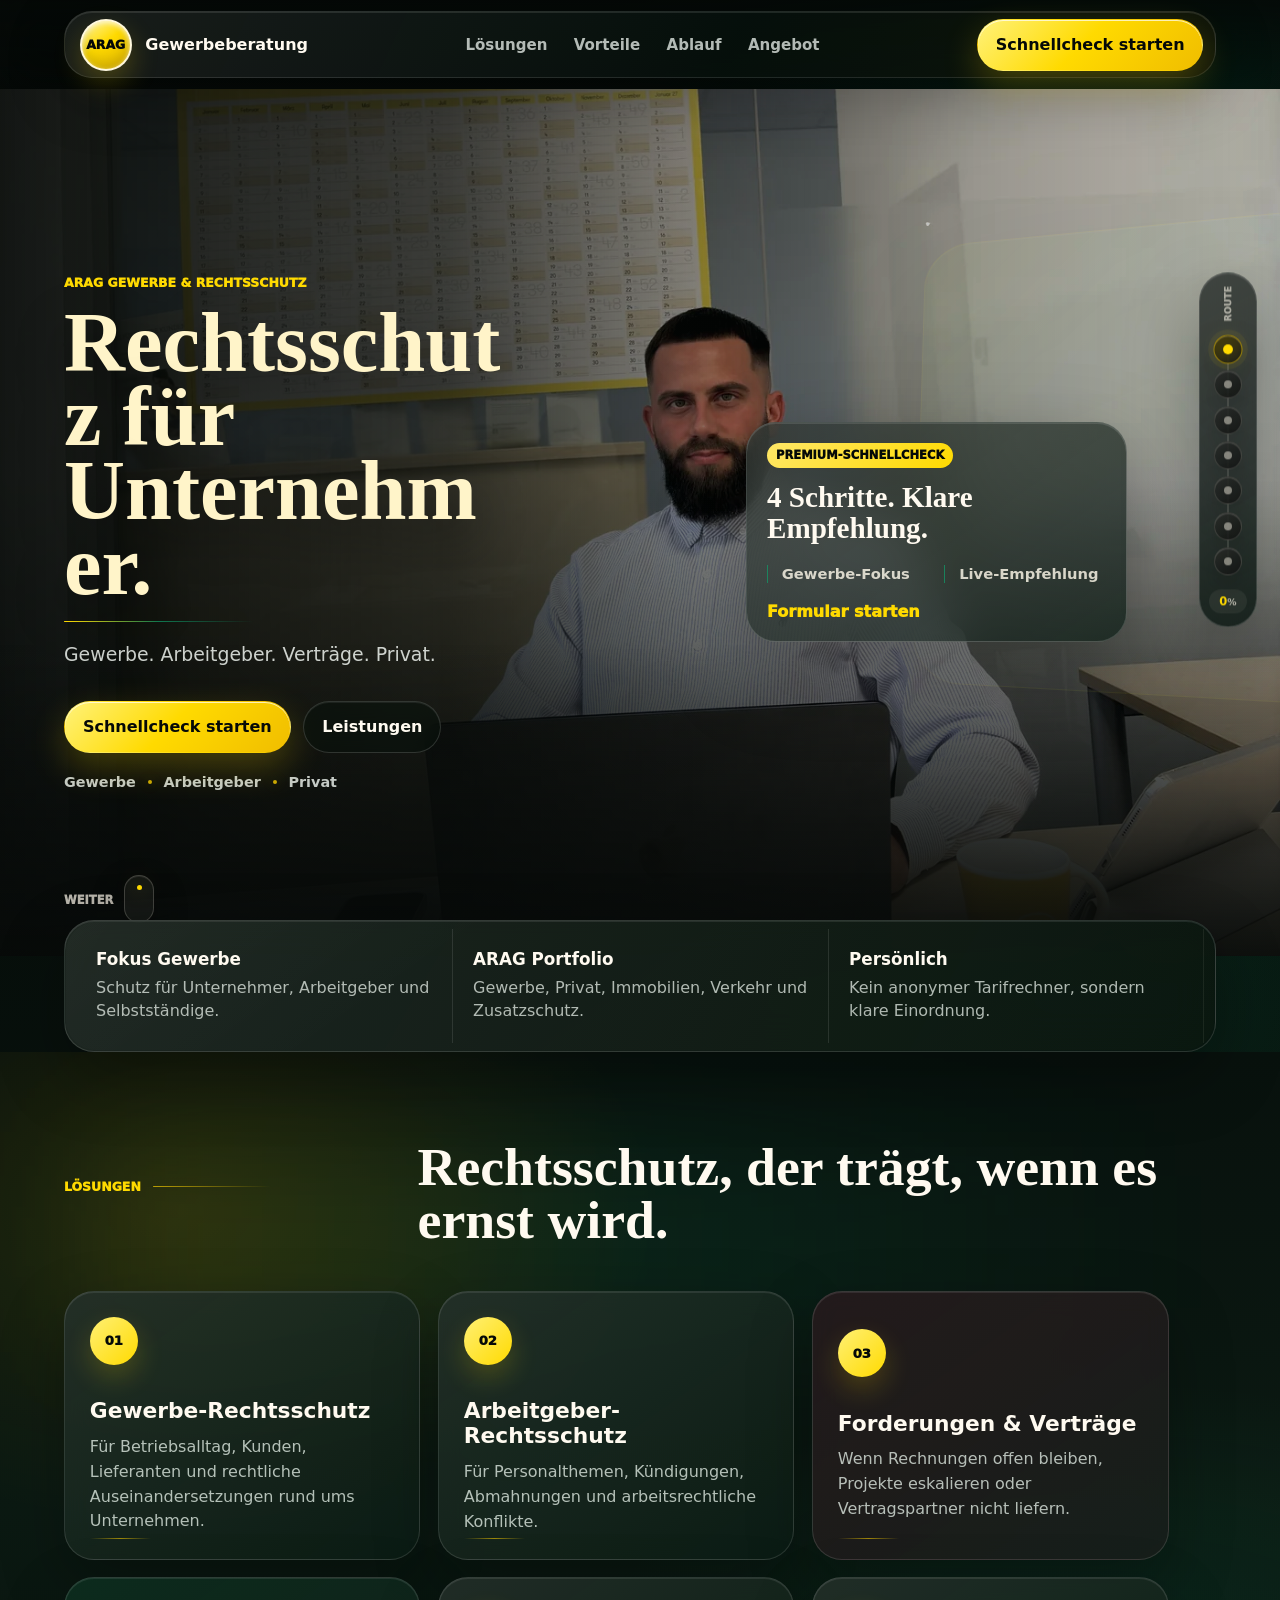
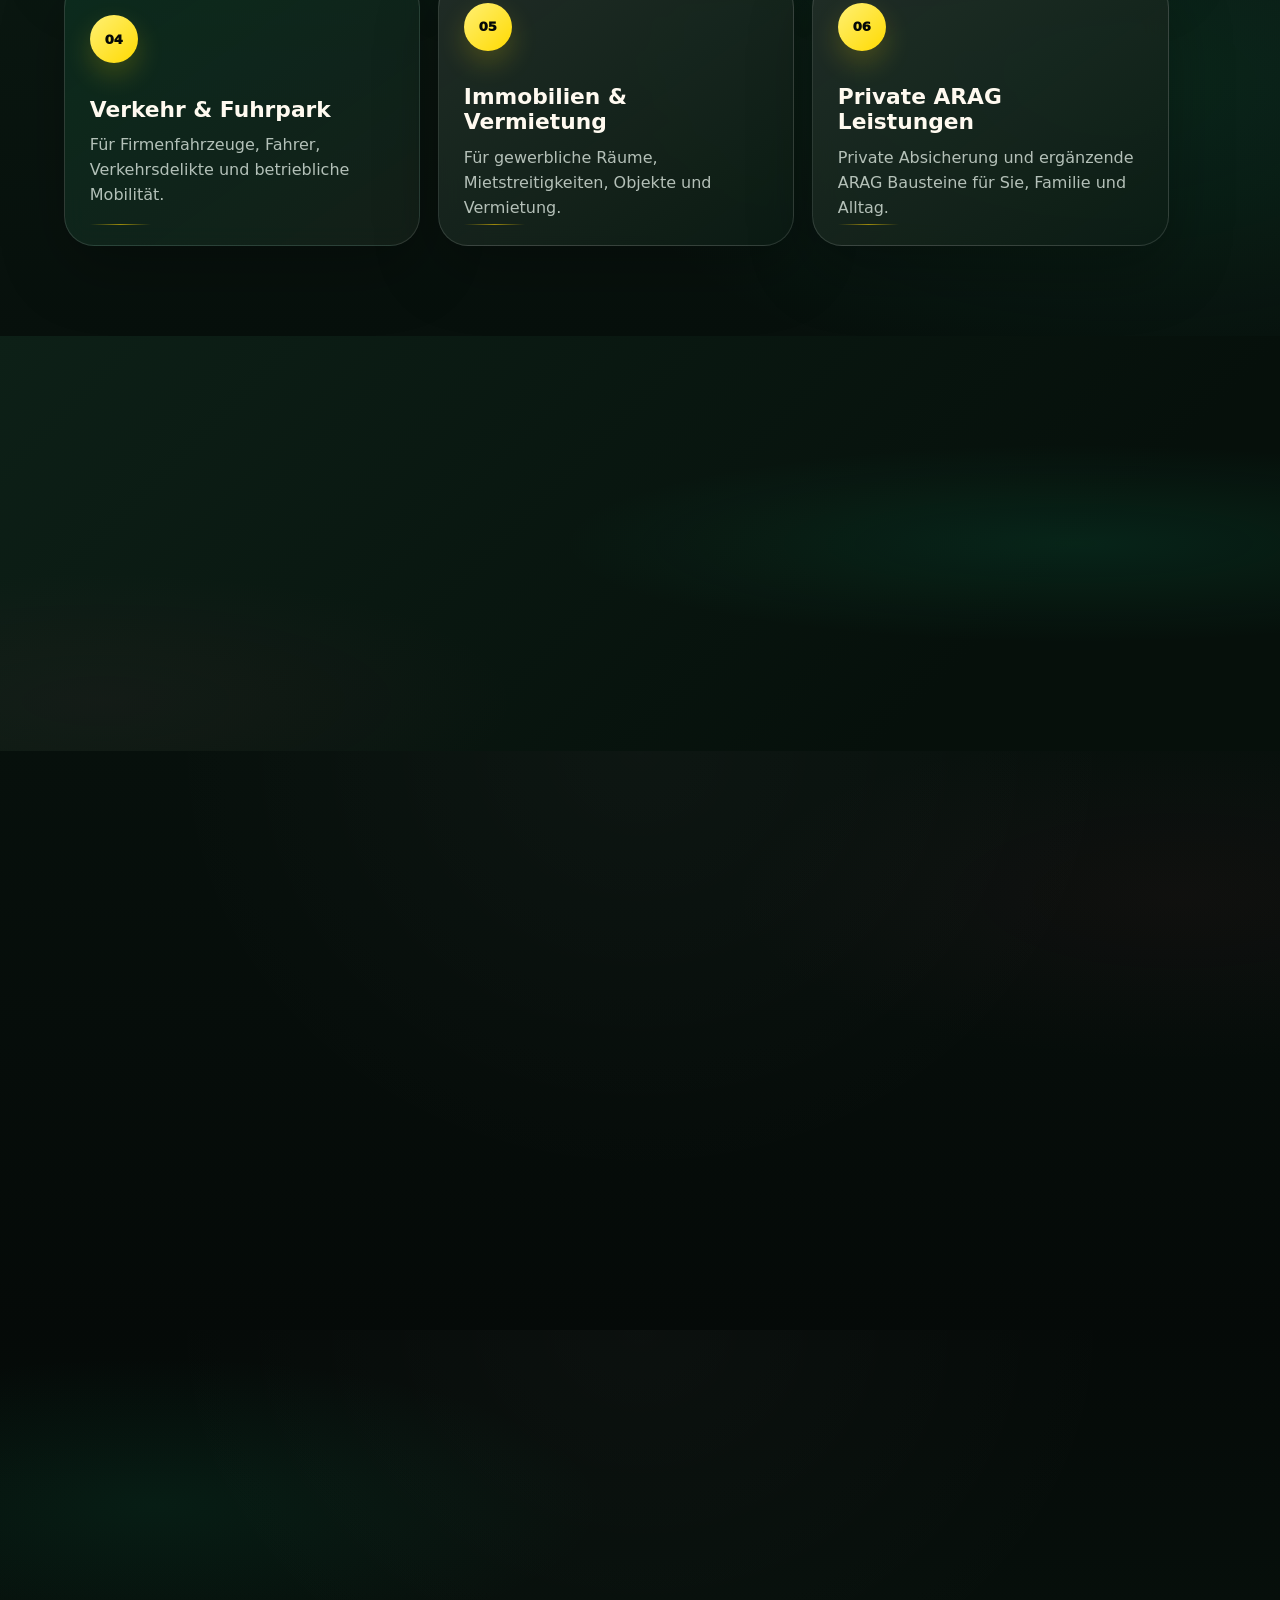
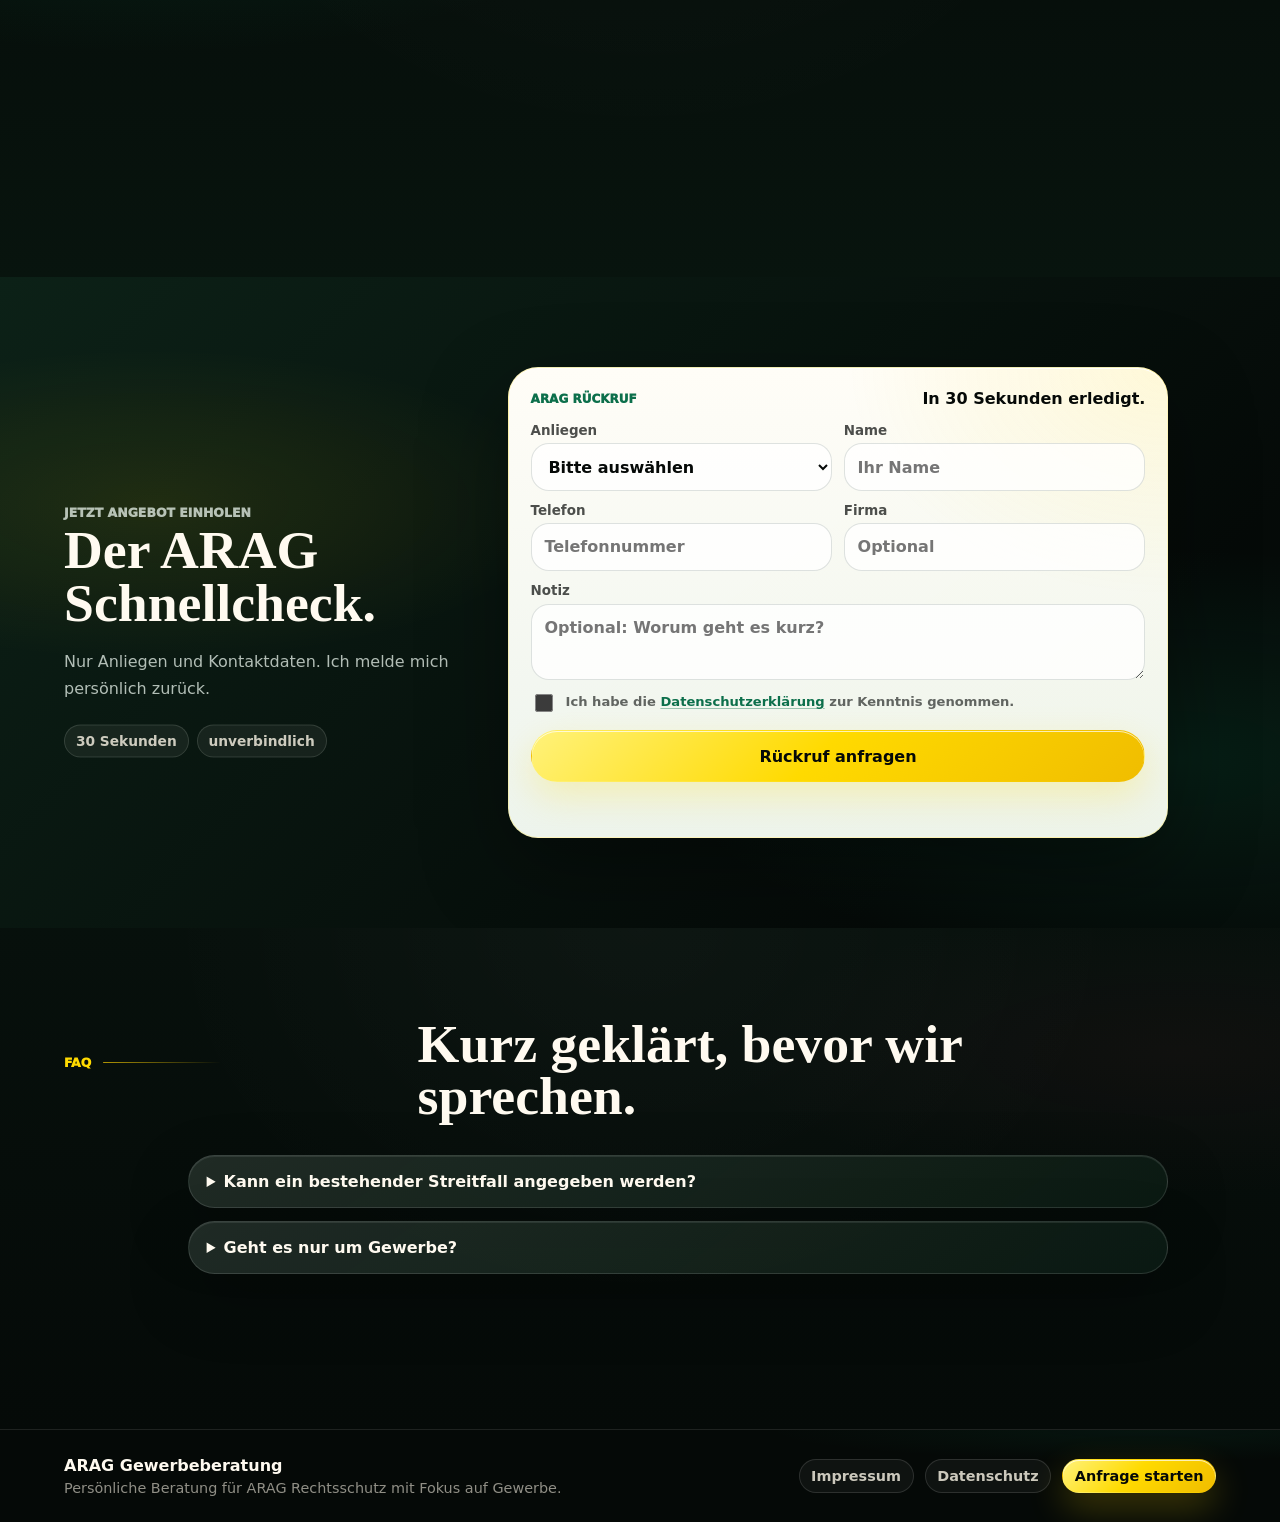
==== commit ac452ac9: "Update legal pages and contact form" ====
--- a/index.html
+++ b/index.html
@@ -272,7 +272,7 @@
             </label>
             <label class="consent">
               <input name="consent" type="checkbox" required />
-              <span>Ich bin mit der Kontaktaufnahme einverstanden.</span>
+              <span>Ich habe die <a href="datenschutz.html">Datenschutzerklärung</a> zur Kenntnis genommen.</span>
             </label>
 
             <div class="form-actions">
--- a/styles.css
+++ b/styles.css
@@ -4617,3 +4617,24 @@
     display: none !important;
   }
 }
+
+.legal-inline-link,
+.consent a {
+  color: var(--forest);
+  font-weight: 850;
+  text-decoration: underline;
+  text-decoration-color: rgba(12, 111, 75, 0.38);
+  text-underline-offset: 0.18em;
+}
+
+.legal-page .legal-inline-link {
+  color: var(--yellow);
+  text-decoration-color: rgba(255, 218, 0, 0.42);
+}
+
+.legal-inline-link:hover,
+.legal-inline-link:focus-visible,
+.consent a:hover,
+.consent a:focus-visible {
+  text-decoration-color: currentColor;
+}
